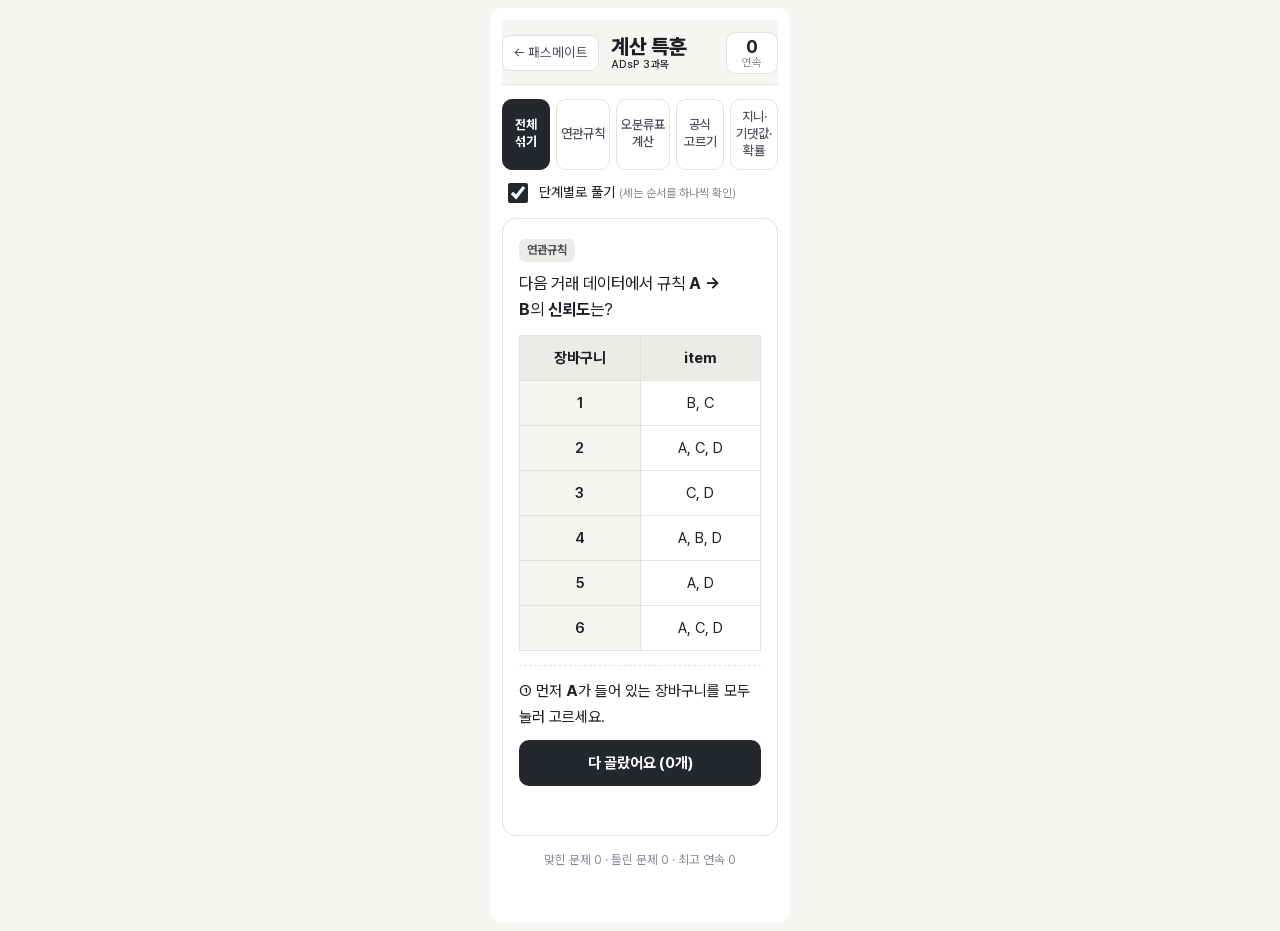
==== calc.html @ 4bc3631e "Add files via upload" ====
<!DOCTYPE html>
<html lang="ko" data-theme="light">
<head>
<meta charset="utf-8">
<meta name="viewport" content="width=device-width, initial-scale=1, viewport-fit=cover">
<meta name="color-scheme" content="light">
<meta name="author" content="HAE">
<title>패스메이트 · ADsP 계산 특훈</title>
<link rel="stylesheet" href="css/engine.css">
<link rel="stylesheet" href="css/calc.css">
</head>
<body class="pm-study">
<main class="app calc" id="c"></main>
<script src="js/calc.js"></script>
</body>
</html>
---- css/engine.css ----
/* 패스메이트 공부 화면 디자인 — HAE (컴활 1급 앱 화면을 옮겨 .pm-study 안에서만 쓰이게 바꿈, 글씨 Pretendard) */
@font-face{font-family:"Pretendard";src:url("../fonts/PretendardVariable.woff2") format("woff2-variations");font-weight:45 920;font-style:normal;font-display:swap}
.pm-study{
  --bg:#F6F5F2; --paper:#FFFFFF; --ink:#1C1F24; --ink2:#4A4F57; --ink3:#868B93; --line:#E3E1DC;
  --accent:#24272C; --accent-soft:#ECEBE8; --on-accent:#FFFFFF; --ok:#1F7A55; --ok-soft:#E1F1E8; --bad:#D4492B; --bad-soft:#FBE6DF;
  --mark:#FFE36E; --mark-ink:#3A3000; --warn:#B7791F;
  --ch2:#E08A2E; --ch3:#1F9E86; --ch4:#8E5BC4;
  --f-body:"Pretendard","Apple SD Gothic Neo","Malgun Gothic",system-ui,sans-serif;
  --f-disp:"Pretendard","Apple SD Gothic Neo",sans-serif;
  --f-serif:"Pretendard","Apple SD Gothic Neo",sans-serif;
  --f-mono:"Pretendard","Apple SD Gothic Neo",sans-serif;
  --r:10px;
}
@media (prefers-color-scheme: dark){.pm-study :root:not([data-theme="light"]){
  color-scheme:dark;
  --bg:#151517; --paper:#1F1F23; --ink:#ECEAE6; --ink2:#B5B1AA; --ink3:#86827C; --line:#34333A;
  --accent:#E8E6E2; --accent-soft:#2C2C31; --on-accent:#151517; --ok:#5CC796; --ok-soft:#173528; --bad:#F38B6F; --bad-soft:#3E2219;
  --mark:#E8CB45; --mark-ink:#1E1900; --warn:#E0A54A;
  --ch2:#F0A451; --ch3:#3CC4A8; --ch4:#B48AE6;
}}
.pm-study *{box-sizing:border-box}
.pm-study,.pm-study{height:100%}
.pm-study{touch-action:manipulation;-webkit-text-size-adjust:100%}
.pm-study{background:var(--bg);color:var(--ink);font-family:var(--f-body);font-size:15.5px;line-height:1.6;-webkit-tap-highlight-color:transparent}
.pm-study button{font:inherit;color:inherit;cursor:pointer}
.pm-study button:focus-visible,.pm-study input:focus-visible,.pm-study select:focus-visible{outline:2px solid var(--accent);outline-offset:2px}
.pm-study .app{max-width:680px;margin:0 auto;padding-inline:16px;padding-block:0 96px;min-height:100%}
.pm-study h1,.pm-study h2,.pm-study h3{text-wrap:balance;margin:0}
.pm-study .muted{color:var(--ink3)}
.pm-study .tabnum{font-variant-numeric:tabular-nums}
.pm-study .top{position:sticky;top:env(safe-area-inset-top,0px);z-index:5;background:var(--bg);display:flex;align-items:center;gap:10px;padding-block:12px 10px;border-bottom:1px solid var(--line);margin-bottom:14px}
.pm-study .brand{font-family:var(--f-disp);font-size:21px;letter-spacing:.5px;line-height:1}
.pm-study .brand small{display:block;font-family:var(--f-body);font-size:11.5px;letter-spacing:.08em;color:var(--ink3);margin-top:3px;font-weight:500}
.pm-study .top .sp{flex:1}
.pm-study .timer{font-family:var(--f-mono);font-weight:600;font-size:20px;padding:4px 10px;border-radius:8px;background:var(--paper);border:1px solid var(--line)}
.pm-study .timer.up::before{content:'⏱ ';font-size:.8em}
.pm-study .timer.low{color:var(--bad);border-color:var(--bad)}
.pm-study .iconbtn{border:1px solid var(--line);background:var(--paper);border-radius:8px;padding:6px 10px;font-size:13.5px}
.pm-study .nav{position:fixed;left:0;right:0;bottom:0;z-index:6;background:var(--paper);border-top:1px solid var(--line);padding-bottom:env(safe-area-inset-bottom,0px)}
.pm-study .nav .in{max-width:680px;margin:0 auto;display:grid;grid-template-columns:repeat(6,1fr)}
.pm-study .nav button{border:0;background:none;padding:10px 4px 9px;font-size:12.5px;color:var(--ink3);display:flex;flex-direction:column;align-items:center;gap:3px;font-weight:500}
.pm-study .nav button svg{width:22px;height:22px}
.pm-study .nav button.on{color:var(--accent)}
.pm-study .nav .badge{position:absolute;margin-left:22px;margin-top:-4px;background:var(--bad);color:#fff;font-size:10.5px;border-radius:9px;padding:0 5px;line-height:16px}
.pm-study .sec{display:flex;flex-direction:column;gap:12px;margin-bottom:22px}
.pm-study .sech{display:flex;align-items:baseline;justify-content:space-between;gap:8px}
.pm-study .sech h2{font-size:16px;font-weight:700}
.pm-study .panel{background:var(--paper);border:1px solid var(--line);border-radius:var(--r);padding:14px}
.pm-study .btn{border:0;border-radius:10px;padding:13px 16px;font-weight:700;background:var(--accent);color:var(--on-accent);font-size:15.5px}
.pm-study .btn.ghost{background:var(--paper);color:var(--ink);border:1px solid var(--line)}
.pm-study .btn.bad{background:var(--bad)}
.pm-study .btn:disabled{opacity:.45}
.pm-study .row{display:flex;gap:10px;flex-wrap:wrap}
.pm-study .row>.btn{flex:1 1 140px}
.pm-study .chip{display:inline-flex;align-items:center;gap:4px;font-size:12px;font-weight:700;padding:2px 8px;border-radius:99px;background:var(--accent-soft);color:var(--accent);letter-spacing:.02em;white-space:nowrap}
.pm-study .hero{background:var(--ink);color:var(--bg);border-radius:14px;padding:18px 18px 16px;display:flex;flex-direction:column;gap:10px}
.pm-study .hero h1{font-family:var(--f-disp);font-weight:400;font-size:26px;line-height:1.2;letter-spacing:.3px}
.pm-study .hero p{margin:0;font-size:14px;opacity:.82}
.pm-study .rule{display:grid;grid-template-columns:repeat(3,1fr);gap:8px}
.pm-study .rule div{background:color-mix(in srgb,var(--bg) 12%,transparent);border-radius:8px;padding:8px 10px}
.pm-study .rule b{display:block;font-family:var(--f-disp);font-weight:400;font-size:20px}
.pm-study .rule span{font-size:11.5px;opacity:.8}
.pm-study .bars{display:flex;flex-direction:column;gap:10px}
.pm-study .bar{display:grid;grid-template-columns:86px 1fr 52px;align-items:center;gap:10px;font-size:13.5px}
.pm-study .bar .tr{height:10px;border-radius:5px;background:var(--line);position:relative;overflow:hidden}
.pm-study .bar .tr i{position:absolute;inset:0 auto 0 0;border-radius:5px;background:var(--accent)}
.pm-study .bar .tr .l40{position:absolute;left:40%;top:-2px;bottom:-2px;width:2px;background:var(--bad);opacity:.7}
.pm-study .bar .tr .l60{position:absolute;left:60%;top:-2px;bottom:-2px;width:2px;background:var(--ink);opacity:.5}
.pm-study .bar b{text-align:right;font-variant-numeric:tabular-nums}
.pm-study .sets{display:grid;grid-template-columns:repeat(auto-fill,minmax(150px,1fr));gap:8px}
.pm-study .setbtn{text-align:left;border:1px solid var(--line);background:var(--paper);border-radius:10px;padding:11px 12px;display:flex;flex-direction:column;gap:2px}
.pm-study .setbtn b{font-size:15px}
.pm-study .setbtn span{font-size:12px;color:var(--ink3)}
.pm-study .setbtn.done{border-color:var(--ok)}
.pm-study .setbtn.done span{color:var(--ok)}
.pm-study .seg{display:flex;background:var(--paper);border:1px solid var(--line);border-radius:10px;padding:3px;gap:3px}
.pm-study .seg button{flex:1;border:0;background:none;border-radius:8px;padding:8px 6px;font-size:13.5px;font-weight:500;color:var(--ink2)}
.pm-study .seg button.on{background:var(--accent);color:#fff}
.pm-study .hint{font-size:13px;color:var(--ink3);margin:0}
.pm-study .resume{border:2px solid var(--accent);background:var(--accent-soft)}
.pm-study .randp{margin-bottom:12px}
.pm-study .csel{display:flex;gap:6px;margin-bottom:8px}
.pm-study .csel select{flex:1;min-width:0;padding:10px 10px;border-radius:10px;border:1px solid var(--line);background:var(--paper);color:var(--ink);font:inherit;font-size:14.5px;font-weight:600}
.pm-study .rpick{display:flex;gap:6px;align-items:center;flex-wrap:wrap;margin:2px 0 8px}
.pm-study .rpick select{flex:1;min-width:160px;padding:8px;border-radius:8px;border:1px solid var(--line);background:var(--paper);color:var(--ink);font:inherit;font-size:14px}
.pm-study .rlist{display:flex;flex-direction:column;gap:6px;margin-top:4px}
.pm-study .ritem{display:flex;align-items:center;gap:6px;border:1px solid var(--line);border-radius:10px;padding:8px 10px;background:var(--bg)}
.pm-study .ritem>div{flex:1;display:flex;flex-direction:column}
.pm-study .ritem b{font-size:14px}
.pm-study .ritem span{font-size:12px;color:var(--ink3)}
.pm-study .ritem .iconbtn{padding:6px 9px;font-size:12.5px}
.pm-study .obchip{font-size:11px;font-weight:700;color:var(--warn);border:1px solid var(--warn);border-radius:20px;padding:1px 7px}
.pm-study .oldsets{margin-top:10px}
.pm-study .oldsets summary{cursor:pointer;font-weight:700;font-size:14px;padding:10px 12px;border:1px solid var(--line);border-radius:10px;background:var(--paper);list-style:none;display:flex;justify-content:space-between}
.pm-study .oldsets summary::-webkit-details-marker{display:none}
.pm-study .oldsets[open] summary{margin-bottom:8px}
.pm-study .yr{font-size:12px;font-weight:700;color:var(--ink3);margin:10px 0 6px}
.pm-study.cbton{background:#DCE3EC}
.pm-study.cbton .app{max-width:none;padding:0}
.pm-study .cbt{--cb:#1F3B6E;--cb2:#2E5AA8;font-family:var(--f-sans);color:#1A1F27;min-height:100vh;display:flex;flex-direction:column}
.pm-study .cbt-h{background:var(--cb);color:#fff;display:flex;flex-wrap:wrap;align-items:center;gap:6px 12px;padding:8px 12px;position:sticky;top:0;z-index:5}
.pm-study .cbt-h .tt{font-weight:800;font-size:15px;letter-spacing:-.01em}
.pm-study .cbt-h .tt small{display:block;font-weight:500;font-size:11px;opacity:.75}
.pm-study .cbt-h .grp{display:flex;align-items:center;gap:4px;font-size:12px}
.pm-study .cbt-h .grp button{background:#fff;color:var(--cb);border:0;border-radius:4px;font-size:12px;font-weight:700;padding:4px 7px;min-width:34px}
.pm-study .cbt-h .grp button.on{background:#FFD54A;color:#1A1F27}
.pm-study .cbt-h .cnt{display:flex;gap:10px;font-size:12px}
.pm-study .cbt-h .cnt b{font-size:15px;font-family:var(--f-mono)}
.pm-study .cbt-h .clock{margin-left:auto;background:#0E2246;border-radius:6px;padding:4px 10px;text-align:center;font-size:11px}
.pm-study .cbt-h .clock b{display:block;font-family:var(--f-mono);font-size:18px;color:#FFD54A}
.pm-study .cbt-h .clock.low b{color:#FF8A80}
.pm-study .cbt-body{flex:1;display:flex;gap:10px;padding:10px;align-items:flex-start}
.pm-study .cbt-main{flex:1;min-width:0;background:#fff;border:1px solid #B9C4D3;border-radius:6px;padding:14px 14px 6px}
.pm-study .cbt-q{padding:4px 0 16px;border-bottom:1px dashed #C9D2DE;margin-bottom:14px;font-size:calc(15px*var(--fs,1));line-height:1.65}
.pm-study .cbt-q:last-child{border-bottom:0}
.pm-study .cbt-q .qt{font-weight:700;display:flex;gap:6px;word-break:keep-all;overflow-wrap:anywhere}
.pm-study .cbt-q .qt .no{color:var(--cb2);flex:none}
.pm-study .cbt-q img{max-width:100%;border:1px solid #D5DCE6;margin:8px 0;display:block}
.pm-study .cbt-q ol{list-style:none;margin:8px 0 0;padding:0;display:flex;flex-direction:column;gap:2px}
.pm-study .cbt-q li button{width:100%;text-align:left;background:none;border:0;border-radius:6px;padding:7px 8px;display:flex;gap:8px;font:inherit;color:inherit;touch-action:manipulation;word-break:keep-all;overflow-wrap:anywhere}
.pm-study .cbt-q li button .m{flex:none;width:1.5em;height:1.5em;border-radius:50%;border:1.5px solid #8796AB;display:inline-flex;align-items:center;justify-content:center;font-size:.8em;font-weight:700;color:#5B6B80;margin-top:.1em}
.pm-study .cbt-q li button.on{background:#E6EEFB}
.pm-study .cbt-q li button.on .m{background:var(--cb2);border-color:var(--cb2);color:#fff}
.pm-study .cbt-side{width:236px;flex:none;background:#fff;border:1px solid #B9C4D3;border-radius:6px;position:sticky;top:76px;max-height:calc(100vh - 150px);display:flex;flex-direction:column}
.pm-study .cbt-side h3{margin:0;background:var(--cb);color:#fff;font-size:13px;text-align:center;padding:7px;border-radius:5px 5px 0 0}
.pm-study .cbt-omr{overflow:auto;padding:4px 6px}
.pm-study .cbt-omr .r{display:flex;align-items:center;gap:3px;padding:2px 0;border-bottom:1px solid #EEF1F5}
.pm-study .cbt-omr .r.cur{background:#FFF6D6}
.pm-study .cbt-omr .r>b{width:26px;font-family:var(--f-mono);font-size:12px;text-align:right;padding-right:4px;color:#46546A;cursor:pointer}
.pm-study .cbt-omr .r button{flex:1;height:24px;border:1.4px solid #8796AB;border-radius:50%;background:#fff;font-size:11px;padding:0;color:#5B6B80;max-width:28px;touch-action:manipulation}
.pm-study .cbt-omr .r button.on{background:#1A1F27;border-color:#1A1F27;color:#fff}
.pm-study .cbt-f{position:sticky;bottom:0;background:#C7D1DE;border-top:1px solid #9FADBF;display:flex;gap:6px;padding:8px 10px calc(8px + env(safe-area-inset-bottom));flex-wrap:wrap;z-index:5}
.pm-study .cbt-f button{background:#fff;border:1px solid #8796AB;border-radius:5px;padding:9px 10px;font-size:13px;font-weight:700;color:#1F3B6E;touch-action:manipulation}
.pm-study .cbt-f .sp{flex:1}
.pm-study .cbt-f .sub{background:var(--cb);color:#fff;border-color:var(--cb)}
.pm-study .cbt-f .omrbtn{display:none}
.pm-study .cbt-pg{font-family:var(--f-mono);font-size:13px;align-self:center;color:#1F3B6E}
.pm-study .cbt-f .mclock{display:none;font-family:var(--f-mono);font-weight:700;color:#1F3B6E;align-self:center;font-size:15px}
.pm-study .cbt-f .mclock.low{color:#C62828}
@media (max-width:820px){.pm-study .cbt-side{display:none}
.pm-study .cbt-f .omrbtn{display:inline-block}
.pm-study .cbt-body{padding:8px}
.pm-study .cbt-h{position:static;padding:8px 10px;gap:6px 10px}
.pm-study .cbt-h .tt{width:100%}
.pm-study .cbt-h .grp button{padding:3px 5px;min-width:0;font-size:11px}
.pm-study .cbt-h .clock{margin-left:auto;padding:2px 8px}
.pm-study .cbt-h .clock b{font-size:15px}
.pm-study .cbt-f{gap:5px;padding:6px 8px calc(6px + env(safe-area-inset-bottom))}
.pm-study .cbt-f button{padding:8px 8px;font-size:12.5px}
.pm-study .cbt-f .mclock{display:inline-block}
.pm-study .cbt-f #cExit{display:none}}
.pm-study .cbt-sheet{min-height:0!important}
.pm-study .cbt-sheet .cbt-omr{max-height:70vh;overflow:auto}
.pm-study #cExit2{display:none}
@media (max-width:820px){.pm-study #cExit2{display:inline-block}}
.pm-study .cbt-sheet{background:#fff;width:min(420px,100%);border-radius:12px 12px 0 0;padding:0 0 10px}
.pm-study .calc{background:#fff;border-radius:12px;padding:12px;width:min(300px,92vw);margin:auto}
.pm-study .calc .scr{font-family:var(--f-mono);font-size:22px;text-align:right;border:1px solid #B9C4D3;border-radius:6px;padding:8px;margin-bottom:8px;overflow:hidden;white-space:nowrap}
.pm-study .calc .k{display:grid;grid-template-columns:repeat(4,1fr);gap:6px}
.pm-study .calc .k button{padding:12px 0;border:1px solid #B9C4D3;border-radius:6px;background:#F3F6FA;font-size:16px;font-weight:700}
.pm-study .qhead{display:flex;align-items:center;gap:8px;flex-wrap:wrap;margin-bottom:8px}
.pm-study .qnum{font-family:var(--f-disp);font-size:24px;line-height:1}
.pm-study .qmeta{font-size:12.5px;color:var(--ink3)}
.pm-study .progress{height:4px;background:var(--line);border-radius:2px;margin-bottom:14px;overflow:hidden}
.pm-study .progress i{display:block;height:100%;background:var(--accent)}
.pm-study .stem{font-size:16.5px;font-weight:500;white-space:pre-wrap;word-break:keep-all;overflow-wrap:anywhere;margin:0 0 12px}
.pm-study .figwait{font-size:13px;color:var(--ink3);padding:20px;text-align:center;border:1px dashed var(--line);border-radius:8px;margin:0 0 12px}
.pm-study .qimg{display:block;width:auto;max-width:100%;padding:4px;border:1px solid var(--line);border-radius:8px;background:#fff;margin:0 0 12px}
.pm-study .opts{display:flex;flex-direction:column;gap:8px}
.pm-study .opt{-webkit-user-select:none;user-select:none;touch-action:manipulation;cursor:pointer;display:grid;grid-template-columns:30px 1fr;gap:6px;align-items:start;text-align:left;border:1.5px solid var(--line);background:var(--paper);border-radius:10px;padding:12px 12px;font-size:15px;word-break:keep-all;overflow-wrap:anywhere}
.pm-study .opt .n{font-family:var(--f-mono);font-weight:600;width:24px;height:24px;border-radius:50%;border:1.5px solid var(--ink3);display:grid;place-items:center;font-size:13px;line-height:1}
.pm-study .opt.sel{border-color:var(--accent);background:var(--accent-soft)}
.pm-study .opt.sel .n{background:var(--accent);border-color:var(--accent);color:var(--on-accent)}
.pm-study .opt.right{border-color:var(--ok);background:var(--ok-soft)}
.pm-study .opt.right .n{background:var(--ok);border-color:var(--ok);color:#fff}
.pm-study .opt.wrong{border-color:var(--bad);background:var(--bad-soft)}
.pm-study .opt.wrong .n{background:var(--bad);border-color:var(--bad);color:#fff}
.pm-study .opt:disabled{cursor:default;color:var(--ink)}
.pm-study .opt:not(:disabled):active{border-color:var(--accent);background:var(--accent-soft)}
.pm-study .qnav{display:grid;grid-template-columns:auto 1fr 1fr;gap:8px;margin-top:16px}
.pm-study .qnav .btn{padding:13px 10px}
.pm-study .verdict{margin-top:14px;border-radius:10px;padding:14px;border:1px solid var(--line);background:var(--paper);display:flex;flex-direction:column;gap:10px}
.pm-study .verdict .vt{font-weight:700;font-size:16px;display:flex;align-items:center;gap:8px}
.pm-study .verdict.ok .vt{color:var(--ok)}
.pm-study .verdict.no .vt{color:var(--bad)}
.pm-study .why{font-size:14.5px;white-space:pre-wrap;word-break:keep-all;overflow-wrap:anywhere;color:var(--ink)}
.pm-study .why .lbl,.pm-study .tip .lbl{display:block;font-size:11.5px;font-weight:700;letter-spacing:.08em;color:var(--ink3);margin-bottom:3px}
.pm-study .tip{font-size:14px;border-radius:8px;padding:10px 12px;background:var(--bg)}
.pm-study .tip mark{background:var(--mark);color:var(--mark-ink);padding:0 2px;border-radius:2px;box-decoration-break:clone;-webkit-box-decoration-break:clone}
.pm-study .mine{font-size:13.5px;display:flex;gap:10px;flex-wrap:wrap}
.pm-study .mine span b{font-weight:700}
.pm-study .mine .x{color:var(--bad)}
.pm-study .mine .o{color:var(--ok)}
.pm-study .flag.on{color:var(--warn);border-color:var(--warn)}
.pm-study .pick2{display:grid;grid-template-columns:1fr 1fr;gap:8px}
.pm-study .pick2 button{border:1px solid var(--line);background:var(--paper);border-radius:12px;padding:14px 10px;display:flex;flex-direction:column;gap:4px;text-align:left;font:inherit;color:var(--ink)}
.pm-study .pick2 button b{font-size:15px}
.pm-study .pick2 button span{font-size:12px;color:var(--ink3)}
.pm-study .pick2 button.on{border:2px solid var(--ink)}
@media (max-width:380px){.pm-study .pick2{grid-template-columns:1fr}}
.pm-study .sheetbg.center{align-items:center;padding:16px}
.pm-study .sheetbg.center .sheet{border-radius:16px;max-width:420px}
.pm-study .sheetbg{position:fixed;inset:0;background:rgba(10,14,20,.45);z-index:20;display:flex;align-items:flex-end;justify-content:center}
.pm-study .sheet{background:var(--paper);width:100%;max-width:680px;max-height:82%;overflow:auto;border-radius:16px 16px 0 0;padding:16px 16px calc(16px + env(safe-area-inset-bottom,0px));display:flex;flex-direction:column;gap:12px}
.pm-study .omr{display:grid;grid-template-columns:repeat(10,1fr);gap:6px}
.pm-study .omr button{aspect-ratio:1;max-width:100%;border:1.5px solid var(--line);background:var(--bg);border-radius:50%;font-family:var(--f-mono);font-size:12px;font-weight:600;padding:0}
.pm-study .omr button.ans{background:var(--accent-soft);border-color:var(--accent)}
.pm-study .omr button.r{background:var(--ok);border-color:var(--ok);color:#fff}
.pm-study .omr button.w{background:var(--bad);border-color:var(--bad);color:#fff}
.pm-study .omr button.cur{outline:2px solid var(--ink);outline-offset:1px}
.pm-study .omr button.fl{box-shadow:inset 0 -4px 0 var(--warn)}
.pm-study .legend{display:flex;gap:12px;flex-wrap:wrap;font-size:12px;color:var(--ink3)}
.pm-study .legend i{display:inline-block;width:10px;height:10px;border-radius:50%;margin-right:4px;vertical-align:-1px}
.pm-study .card-score{background:var(--paper);border:1px solid var(--line);border-radius:12px;overflow:hidden}
.pm-study .card-score .ttl{padding:14px 14px 10px;display:flex;justify-content:space-between;align-items:baseline;gap:8px;flex-wrap:wrap;border-bottom:2px solid var(--ink)}
.pm-study .card-score .ttl h2{font-size:17px}
.pm-study .card-score+.card-score,.pm-study .card-score+.panel{margin-top:0}
.pm-study .scoretbl{width:100%;border-collapse:collapse;font-variant-numeric:tabular-nums;font-size:14px}
.pm-study .scoretbl th{font-size:12px;color:var(--ink3);font-weight:500;padding:8px 4px;border-bottom:1px solid var(--line)}
.pm-study .scoretbl td{text-align:center;padding:10px 4px;font-weight:700;font-size:16px}
.pm-study .scoretbl td.fail{color:var(--bad)}
.pm-study .passbox{display:flex;align-items:center;justify-content:space-between;padding:14px;gap:12px;border-top:1px solid var(--line)}
.pm-study .stamp{white-space:nowrap;font-family:var(--f-disp);font-size:26px;padding:2px 14px;border:3px solid currentColor;border-radius:8px;transform:rotate(-4deg);line-height:1.3}
.pm-study .stamp.p{color:var(--ok)}
.pm-study .stamp.f{color:var(--bad)}
.pm-study .avg{font-family:var(--f-disp);font-size:36px;line-height:1}
.pm-study .avg small{font-family:var(--f-body);font-size:13px;color:var(--ink3);margin-left:4px}
.pm-study .qrow{display:flex;gap:10px;align-items:flex-start;text-align:left;border:1px solid var(--line);background:var(--paper);border-radius:10px;padding:11px 12px;width:100%}
.pm-study .qrow .no{font-family:var(--f-mono);font-weight:600;font-size:13px;color:var(--bad);min-width:30px}
.pm-study .qrow .tx{flex:1;font-size:14px;word-break:keep-all;overflow-wrap:anywhere;display:-webkit-box;-webkit-line-clamp:2;-webkit-box-orient:vertical;overflow:hidden}
.pm-study .qrow .cnt{font-size:12px;color:var(--ink3);white-space:nowrap}
.pm-study details.grp{background:var(--paper);border:1px solid var(--line);border-radius:10px}
.pm-study details.grp>summary{list-style:none;padding:12px 14px;display:flex;justify-content:space-between;gap:8px;align-items:center;cursor:pointer;font-weight:700;font-size:14.5px}
.pm-study details.grp>summary::-webkit-details-marker{display:none}
.pm-study details.grp>summary .c{font-size:12px;background:var(--bad-soft);color:var(--bad);border-radius:99px;padding:1px 9px;white-space:nowrap}
.pm-study details.grp .body{padding:0 12px 12px;display:flex;flex-direction:column;gap:10px}
.pm-study .note{border-top:1px dashed var(--line);padding-top:10px;display:flex;flex-direction:column;gap:8px}
.pm-study .note .q{font-size:14.5px;font-weight:500;white-space:pre-wrap;word-break:keep-all;overflow-wrap:anywhere}
.pm-study .note .meta{display:flex;gap:6px;flex-wrap:wrap;align-items:center;font-size:12px;color:var(--ink3)}
.pm-study .cgal{border:1px solid var(--line);border-radius:12px;overflow:hidden}
.pm-study .cgal-h{background:var(--accent-soft);font-weight:700;font-size:14px;padding:10px 14px;display:flex;justify-content:space-between}
.pm-study .cgal-h span{color:var(--ink3);font-weight:500;font-size:12.5px}
.pm-study .cgal-g{display:grid;grid-template-columns:repeat(2,1fr)}
.pm-study .cgal-g figure{margin:0;display:grid;grid-template-columns:76px 1fr;gap:10px;align-items:center;padding:10px 12px;border-top:1px solid var(--line)}
.pm-study .cgal-g figure:nth-child(odd){border-right:1px solid var(--line)}
.pm-study .cgal-g svg{width:76px;height:auto;background:var(--bg);border-radius:6px}
.pm-study .cgal-g figcaption{font-size:13px;line-height:1.45;color:var(--ink2);word-break:keep-all}
.pm-study .cgal-g figcaption b{display:block;color:var(--ink);font-size:14px;margin-bottom:1px}
@media (max-width:520px){.pm-study .cgal-g{grid-template-columns:1fr}
.pm-study .cgal-g figure:nth-child(odd){border-right:0}}
.pm-study .cgal .ax{fill:none;stroke:var(--ink3);stroke-width:1.2}
.pm-study .cgal .a{fill:var(--ink2)}
.pm-study .cgal .b{fill:#9A9A9A}
.pm-study .cgal .c{fill:#C4C4C4}
.pm-study .cgal .d{fill:#6B6B6B}
.pm-study .cgal .e{fill:var(--bad)}
.pm-study .cgal .ao{fill:var(--ink2);opacity:.7}
.pm-study .cgal .bo{fill:#9A9A9A;opacity:.7}
.pm-study .cgal .co{fill:#C4C4C4;opacity:.8}
.pm-study .cgal .ra{fill:var(--ink2);fill-opacity:.3;stroke:var(--ink2);stroke-width:1.5}
.pm-study .cgal .rb{fill:#9A9A9A;fill-opacity:.3;stroke:#9A9A9A;stroke-width:1.5}
.pm-study .cgal .ln{fill:none;stroke:var(--ink2);stroke-width:2.2}
.pm-study .cgal .ln3{fill:none;stroke:#9A9A9A;stroke-width:2.2}
.pm-study .cgal .ln2{stroke:var(--ink2);stroke-width:1.3}
.pm-study .cgal .md{stroke:var(--paper);stroke-width:2}
.pm-study .cgal .gr{fill:none;stroke:var(--line);stroke-width:1}
.pm-study .cgal .mesh{stroke:var(--paper);stroke-width:.8;opacity:.6}
.pm-study .cgal .ka,.pm-study .cgal .kb,.pm-study .cgal .kc,.pm-study .cgal .kd{fill:none}
.pm-study .cgal .ka{stroke:var(--ink2)}
.pm-study .cgal .kb{stroke:#9A9A9A}
.pm-study .cgal .kc{stroke:#C4C4C4}
.pm-study .cgal .kd{stroke:#6B6B6B}
.pm-study .iconbtn{white-space:nowrap}
.pm-study .top .iconbtn{padding:6px 9px}
@media(max-width:480px){.pm-study .top{gap:6px}
.pm-study .top .iconbtn{padding:6px 8px;font-size:12.5px}
.pm-study .top .timer{font-size:16px;padding:4px 7px}}
.pm-study .pp-brand,.pm-study .pp-sw{white-space:nowrap}
@media(max-width:700px){.pm-study .pp-brand{font-size:15px}
.pm-study .pp-h{grid-template-columns:auto minmax(0,1fr)!important;gap:6px 10px}
.pm-study .pp-r{min-width:0;align-self:stretch;justify-content:space-between}
.pm-study .pp-r .pp-time{font-size:12px;white-space:nowrap}
.pm-study .pp-r select{width:100%;max-width:100%;font-size:12px}
.pm-study .pp-sw .swl{display:none}}
.pm-study .cone{display:flex;flex-direction:column}
.pm-study .vseg{display:flex;align-items:center;gap:6px;flex-wrap:wrap;font-size:13px}
.pm-study .vseg>span{color:var(--ink3);font-weight:700;margin-right:2px}
.pm-study .vseg button{border:1px solid var(--line);background:var(--paper);border-radius:99px;padding:6px 12px;font:inherit;font-size:13px;color:var(--ink2)}
.pm-study .vseg button.on{background:var(--accent);border-color:var(--accent);color:var(--on-accent);font-weight:700}
.pm-study .qlist{display:flex;flex-direction:column;gap:14px}
.pm-study .qs{background:var(--paper);border:1px solid var(--line);border-radius:14px;padding:18px 16px;scroll-margin-top:70px}
.pm-study .qs.okq{border-color:var(--ok)}
.pm-study .qs.noq{border-color:var(--bad)}
.pm-study .qs .qhead{margin-bottom:6px}
.pm-study .flagmini{margin-left:auto;border:1px solid var(--line);background:var(--paper);border-radius:8px;padding:2px 9px;color:var(--ink3);font-size:14px}
.pm-study .flagmini.on{color:var(--warn);border-color:var(--warn)}
.pm-study .progress.sticky{position:sticky;top:58px;z-index:4}
.pm-study .qsubmit{position:sticky;bottom:12px;margin-top:16px;display:flex}
.pm-study .qsubmit .btn{flex:1;box-shadow:0 6px 18px rgba(0,0,0,.12)}
.pm-study .crambar.nost{position:static}
.pm-study .cone .conebar{position:sticky;bottom:calc(env(safe-area-inset-bottom,0px) + 72px);z-index:3;background:var(--bg);padding:8px 0;order:2;display:grid;grid-template-columns:1fr auto 1fr;gap:8px;align-items:center}
.pm-study .cpos{display:flex;align-items:center;gap:6px;font-family:var(--f-mono);font-size:14px;color:var(--ink2)}
.pm-study .cpos input{width:64px;padding:8px 6px;border:1px solid var(--line);border-radius:8px;background:var(--paper);color:var(--ink);font:inherit;text-align:center}
.pm-study #cOneCard .cramcard{min-height:50vh}
.pm-study #cOneCard .opts{margin:4px 0}
.pm-study .csolve{display:flex;flex-direction:column;gap:8px}
.pm-study .csolve .vt{display:flex;align-items:center;gap:8px;font-family:var(--f-serif);font-weight:800;font-size:18px}
.pm-study .csolve.csok .vt{color:var(--ok)}
.pm-study .csolve.csno .vt{color:var(--bad)}
.pm-study .csolve .vt .muted{font-family:var(--f-body);font-size:13px;font-weight:500}
.pm-study .csolve .vt .iconbtn{margin-left:auto}
.pm-study .spage,.pm-study .scards,.pm-study .flip{--sr:var(--accent);--sr-soft:var(--accent-soft)}
.pm-study .stitle{font-family:var(--f-serif);font-weight:800;font-size:30px;margin:4px 0 6px;letter-spacing:-.01em}
.pm-study .ssub{color:var(--ink2);font-size:14.5px;margin:0 0 14px}
.pm-study .stabs{display:grid;grid-template-columns:repeat(3,1fr);border-bottom:2px solid var(--line);margin-bottom:14px}
.pm-study .stabs button{background:none;border:0;padding:8px 2px 10px;font:inherit;font-weight:700;font-size:15px;color:var(--ink2);display:flex;flex-direction:column;align-items:center;gap:2px;margin-bottom:-2px;border-bottom:3px solid transparent;word-break:keep-all}
.pm-study .stabs button small{font-family:var(--f-mono);font-size:11px;letter-spacing:.14em;font-weight:500;color:var(--ink3)}
.pm-study .stabs.many button{font-size:13px}
.pm-study .stabs.many button small{font-size:9px;letter-spacing:.04em;white-space:nowrap}
.pm-study .stabs button.on{color:var(--sr);border-bottom-color:var(--sr)}
.pm-study .stabs button.on small{color:var(--sr)}
.pm-study .schips{display:flex;flex-wrap:wrap;gap:7px;max-height:84px;overflow:hidden;position:relative}
.pm-study .schips.open{max-height:none}
.pm-study .schips button{background:var(--paper);border:1px solid var(--line);border-radius:99px;padding:6px 13px;font:inherit;font-size:13.5px;color:var(--ink);white-space:nowrap}
.pm-study .schips button.w{border-color:var(--sr);color:var(--sr)}
.pm-study .smore{background:none;border:0;color:var(--sr);font:inherit;font-size:13px;font-weight:700;padding:6px 2px}
.pm-study .stools{display:flex;flex-direction:column;gap:8px;margin:6px 0 4px}
.pm-study .tog{background:var(--paper);border:1px solid var(--line);border-radius:8px;padding:7px 11px;font:inherit;font-size:13px;color:var(--ink2)}
.pm-study .tog.on{background:var(--sr-soft);border-color:var(--sr);color:var(--sr);font-weight:700}
.pm-study .sweak{display:flex;flex-wrap:wrap;gap:6px;align-items:center;margin-top:8px;font-size:13px}
.pm-study .sweak b{color:var(--sr);margin-right:2px}
.pm-study .sweak button{border:0;background:var(--sr-soft);color:var(--sr);border-radius:99px;padding:4px 10px;font:inherit;font-size:12.5px}
.pm-study .scards{display:flex;flex-direction:column;gap:14px}
.pm-study .scard{background:var(--paper);border:1px solid var(--line);border-radius:14px;padding:20px 18px 16px;display:flex;flex-direction:column;gap:12px;scroll-margin-top:12px}
.pm-study .scard.weak{border-color:var(--sr)}
.pm-study .scard header{display:flex;align-items:baseline;gap:10px;flex-wrap:wrap}
.pm-study .scard .sno{font-family:var(--f-mono);color:var(--sr);font-weight:600;font-size:14px}
.pm-study .scard h3{font-family:var(--f-serif);font-weight:800;font-size:21px;margin:0;letter-spacing:-.01em;word-break:keep-all}
.pm-study .scard .my{font-size:11.5px;font-weight:700;color:var(--sr);background:var(--sr-soft);padding:1px 8px;border-radius:99px}
.pm-study .slead{margin:-4px 0 0;color:var(--ink2);font-size:14px}
.pm-study .stbl{border:1px solid var(--line);border-radius:10px;overflow-x:auto}
.pm-study .stbl table{border-collapse:collapse;width:100%;font-size:14px}
.pm-study .stbl thead th{background:var(--sr-soft);color:var(--sr);font-weight:700;text-align:left;padding:10px 12px;white-space:nowrap}
.pm-study .stbl td,.pm-study .stbl tbody th{padding:10px 12px;border-top:1px solid var(--line);text-align:left;vertical-align:top;word-break:keep-all;overflow-wrap:anywhere}
.pm-study .stbl tbody th{font-weight:700;white-space:nowrap}
.pm-study .skv{display:grid;grid-template-columns:minmax(80px,max-content) 1fr;margin:0;font-size:14.5px}
.pm-study .skv dt{font-weight:700;padding:9px 16px 9px 0;border-bottom:1px dashed var(--line);word-break:keep-all}
.pm-study .skv dd{margin:0;padding:9px 0;border-bottom:1px dashed var(--line);word-break:keep-all;overflow-wrap:anywhere}
.pm-study .skv dt:nth-last-child(2),.pm-study .skv dd:last-child{border-bottom:0}
.pm-study .star{color:var(--sr);font-size:.8em;margin-left:3px;vertical-align:super}
.pm-study .stip{background:var(--bg);border-radius:10px;padding:12px 14px;font-size:14.5px;display:flex;gap:10px;align-items:baseline}
.pm-study .stip b{color:var(--sr);flex:none}
.pm-study .sraw{margin:0;padding-left:18px;font-size:14px;display:flex;flex-direction:column;gap:4px}
.pm-study .sorig summary{cursor:pointer;font-size:12.5px;color:var(--ink3)}
.pm-study .sorig ul{margin:6px 0 0;padding-left:18px;font-size:13px;color:var(--ink2);display:flex;flex-direction:column;gap:3px}
.pm-study .sorig .freq{margin-left:6px;font-size:11px;color:var(--sr);font-weight:700}
.pm-study .sgo{align-self:flex-start;background:none;border:0;padding:2px 0;font:inherit;font-weight:700;font-size:14.5px;color:var(--sr)}
.pm-study .flip .scard{flex:0 0 calc(100% - 8px);scroll-snap-align:start;max-height:72vh;overflow:auto}
@media (max-width:420px){.pm-study .skv{grid-template-columns:1fr}
.pm-study .skv dt{border-bottom:0;padding-bottom:0}
.pm-study .skv dd{padding-top:2px}
.pm-study .scard{padding:16px 14px 14px}
.pm-study .scard h3{font-size:19px}}
.pm-study .search{width:100%;border:1px solid var(--line);background:var(--paper);border-radius:10px;padding:11px 12px;font:inherit;color:var(--ink)}
.pm-study .sumsec{background:var(--paper);border:1px solid var(--line);border-radius:10px;padding:12px 14px;display:flex;flex-direction:column;gap:8px;scroll-margin-top:90px}
.pm-study .sumsec h3{font-size:15px;display:flex;gap:8px;align-items:baseline;flex-wrap:wrap}
.pm-study .sumsec h3 .sn{font-family:var(--f-mono);font-size:12px;color:var(--ink3);font-weight:600}
.pm-study .sumsec h3 .my{font-size:11.5px;font-weight:700;color:var(--bad);background:var(--bad-soft);padding:1px 8px;border-radius:99px}
.pm-study .sumsec ul{margin:0;padding-left:18px;display:flex;flex-direction:column;gap:5px}
.pm-study .sumsec li{font-size:14px;word-break:keep-all;overflow-wrap:anywhere;white-space:pre-wrap}
.pm-study .sumsec li.hot{font-weight:500}
.pm-study .sumsec li.hot::marker{color:var(--bad)}
.pm-study .freq{font-size:11px;font-weight:700;color:var(--warn);margin-left:4px;white-space:nowrap}
.pm-study .sumsec.weak{border-color:var(--bad)}
.pm-study .hl{background:var(--mark);color:var(--mark-ink)}
.pm-study .flip{display:flex;overflow-x:auto;scroll-snap-type:x mandatory;gap:12px;margin-inline:-16px;padding-inline:16px;scroll-padding-inline:16px;-webkit-overflow-scrolling:touch;scrollbar-width:none}
.pm-study .flip::-webkit-scrollbar{display:none}
.pm-study .flip .sumsec{flex:0 0 100%;scroll-snap-align:start;max-height:calc(100vh - 230px);overflow-y:auto}
.pm-study .flipbar{display:flex;justify-content:space-between;align-items:center;gap:8px;font-size:13px;color:var(--ink3)}
.pm-study .pdfrow{display:flex;gap:10px;align-items:center;justify-content:space-between;flex-wrap:wrap}
.pm-study .empty{text-align:center;padding:30px 12px;color:var(--ink3);font-size:14px}
.pm-study .confirm{display:flex;flex-direction:column;gap:10px}
.pm-study table.hist{width:100%;border-collapse:collapse;font-size:13px;font-variant-numeric:tabular-nums}
.pm-study table.hist td,.pm-study table.hist th{padding:7px 4px;border-bottom:1px solid var(--line);text-align:center}
.pm-study table.hist th{font-weight:500;color:var(--ink3);font-size:12px}
.pm-study table.hist td:first-child,.pm-study table.hist th:first-child{text-align:left}
.pm-study .ok{color:var(--ok)}
.pm-study .no{color:var(--bad)}
.pm-study .scroll-x{overflow-x:auto}
.pm-study .cramcard{background:var(--paper);border:1px solid var(--line);border-radius:12px;padding:12px 14px;display:flex;flex-direction:column;gap:8px}
.pm-study .cramcard .meta{display:flex;gap:6px;align-items:center;flex-wrap:wrap;font-size:12px;color:var(--ink3)}
.pm-study .cramcard .q{font-size:15px;font-weight:700;word-break:keep-all;overflow-wrap:anywhere;white-space:pre-wrap}
.pm-study .neg{font-size:11px;font-weight:700;color:var(--bad);background:var(--bad-soft);padding:1px 7px;border-radius:99px}
.pm-study .pos{font-size:11px;font-weight:700;color:var(--ok);background:var(--ok-soft);padding:1px 7px;border-radius:99px}
.pm-study .facts{list-style:none;margin:0;padding:0;display:flex;flex-direction:column;gap:6px}
.pm-study .facts li{display:grid;grid-template-columns:22px 1fr;gap:6px;font-size:14.5px;word-break:keep-all;overflow-wrap:anywhere;line-height:1.55}
.pm-study .facts .ic{font-weight:700;text-align:center}
.pm-study .facts li.t .ic{color:var(--ok)}
.pm-study .facts li.key{background:var(--ok-soft);border-radius:8px;padding:6px 8px;margin-inline:-8px;font-weight:700}
.pm-study .facts li.f{color:var(--ink3)}
.pm-study .facts li.f .tx{text-decoration:line-through;text-decoration-color:var(--bad)}
.pm-study .facts li.f .ic{color:var(--bad)}
.pm-study .facts li.fix{background:var(--bad-soft);border-radius:8px;padding:6px 8px;margin-inline:-8px}
.pm-study .facts li.fix .tx{text-decoration:line-through;text-decoration-color:var(--bad);color:var(--ink2)}
.pm-study .wr{color:var(--bad);text-decoration:line-through;text-decoration-thickness:2px;text-decoration-color:var(--bad);background:var(--bad-soft);border-radius:3px;padding:0 2px}
.pm-study .cr{color:var(--ok);font-weight:700;background:var(--ok-soft,rgba(24,134,90,.12));border-radius:3px;padding:0 3px;margin-left:2px}
.pm-study .cr::before{content:"→ ";font-weight:400}
.pm-study .fixbox{color:var(--ink);margin:10px 0;border:1.5px dashed var(--bad);border-radius:10px;padding:9px 11px;font-size:14.5px;line-height:1.75;word-break:keep-all;overflow-wrap:anywhere}
.pm-study .fixbox .lbl{display:block;font-size:12px;font-weight:700;color:var(--bad);margin-bottom:3px}
.pm-study .facts li.fix .tx2{color:var(--ink)}
.pm-study .fixnote{font-size:14px;border-left:3px solid var(--ok);padding:2px 0 2px 10px;word-break:keep-all;overflow-wrap:anywhere}
.pm-study .fixnote b{color:var(--ok)}
.pm-study .fixnote .more{display:-webkit-box;-webkit-line-clamp:4;-webkit-box-orient:vertical;overflow:hidden}
.pm-study .fixnote.open .more{display:block}
.pm-study .fixnote button{border:0;background:none;color:var(--accent);font-size:13px;padding:2px 0}
.pm-study .crambar{position:sticky;top:calc(env(safe-area-inset-top,0px) + 58px);z-index:4;background:var(--bg);padding-block:6px;display:flex;flex-direction:column;gap:8px}
.pm-study .cramcount{display:flex;justify-content:space-between;align-items:center;font-size:13px;color:var(--ink3)}
.pm-study .chartbox{display:flex;flex-direction:column;gap:6px}
.pm-study .chartbox .lbl{font-size:11.5px;font-weight:700;letter-spacing:.08em;color:var(--ink3)}
.pm-study .cs{display:grid;grid-template-columns:repeat(auto-fill,minmax(140px,1fr));gap:8px}
.pm-study .cs figure{margin:0;background:var(--bg);border-radius:8px;padding:8px;display:flex;flex-direction:column;gap:4px}
.pm-study .cs svg{width:100%;height:auto;max-height:90px}
.pm-study .cs figcaption{font-size:12.5px;line-height:1.45;color:var(--ink2)}
.pm-study .cs figcaption b{display:block;color:var(--ink);font-size:13.5px}
.pm-study .cs .ax{fill:none;stroke:var(--ink3);stroke-width:1.2}
.pm-study .cs .a{fill:var(--accent)}
.pm-study .cs .b{fill:var(--ch2)}
.pm-study .cs .c{fill:var(--ch3)}
.pm-study .cs .d{fill:var(--ch4)}
.pm-study .cs .e{fill:var(--bad)}
.pm-study .cs .ao{fill:var(--accent);opacity:.75}
.pm-study .cs .bo{fill:var(--ch2);opacity:.75}
.pm-study .cs .co{fill:var(--ch3);opacity:.75}
.pm-study .cs .ra{fill:var(--accent);fill-opacity:.35;stroke:var(--accent);stroke-width:1.5}
.pm-study .cs .rb{fill:var(--ch2);fill-opacity:.35;stroke:var(--ch2);stroke-width:1.5}
.pm-study .cs .ln{fill:none;stroke:var(--accent);stroke-width:2.2}
.pm-study .cs .ln3{fill:none;stroke:var(--ch3);stroke-width:2.2}
.pm-study .cs .ln2{stroke:var(--ink2);stroke-width:1.3}
.pm-study .cs .md{stroke:var(--paper);stroke-width:2}
.pm-study .cs .gr{fill:none;stroke:var(--line);stroke-width:1}
.pm-study .cs .mesh{stroke:var(--paper);stroke-width:.8;opacity:.6}
.pm-study .cs .ka,.pm-study .cs .kb,.pm-study .cs .kc,.pm-study .cs .kd{fill:none}
.pm-study .cs .ka{stroke:var(--accent)}
.pm-study .cs .kb{stroke:var(--ch2)}
.pm-study .cs .kc{stroke:var(--ch3)}
.pm-study .cs .kd{stroke:var(--ch4)}
@media (prefers-reduced-motion:no-preference){.pm-study .opt,.pm-study .btn{transition:background .15s,border-color .15s}}
.pm-study .top{background:var(--bg);border-bottom:1px solid var(--line)}
.pm-study .brand{font-family:var(--f-serif);font-weight:800;font-size:21px;letter-spacing:-.01em}
.pm-study .brand small{font-family:var(--f-mono);font-size:10.5px;letter-spacing:.16em;color:var(--accent);font-weight:500}
.pm-study .sech h2,.pm-study .sec>h2{font-family:var(--f-serif);font-weight:800;font-size:19px;letter-spacing:-.01em}
.pm-study .sech{border-bottom:0;padding-top:4px}
.pm-study .panel,.pm-study .cramcard,.pm-study .card-score,.pm-study details.grp,.pm-study .setbtn,.pm-study .verdict,.pm-study .qrow{border-radius:14px;border-color:var(--line)}
.pm-study .panel{padding:18px}
.pm-study .panel>b:first-child{font-family:var(--f-serif);font-weight:800;font-size:17px}
.pm-study .hero{background:var(--paper);color:var(--ink);border:1px solid var(--line);border-radius:14px;padding:22px 20px 18px}
.pm-study .hero h1{font-family:var(--f-serif);font-weight:800;font-size:28px;letter-spacing:-.01em}
.pm-study .hero p{opacity:1;color:var(--ink2)}
.pm-study .rule div{background:var(--accent-soft);border-radius:10px}
.pm-study .rule b{font-family:var(--f-mono);font-weight:600;color:var(--accent);font-size:20px}
.pm-study .rule span{opacity:1;color:var(--ink2)}
.pm-study .seg{background:none;border:0;border-bottom:2px solid var(--line);border-radius:0;padding:0;gap:0}
.pm-study .seg button{border-radius:0;padding:10px 4px 9px;margin-bottom:-2px;border-bottom:3px solid transparent;font-weight:700;color:var(--ink3);font-size:14px}
.pm-study .seg.big button{font-size:15px;padding:12px 4px 11px}
.pm-study .seg button.on{background:none;color:var(--accent);border-bottom-color:var(--accent)}
.pm-study .btn{border-radius:10px;background:var(--accent)}
.pm-study .btn.ghost{background:var(--paper);color:var(--ink);border:1px solid var(--line)}
.pm-study .btn.bad{background:var(--accent)}
.pm-study .iconbtn,.pm-study .tog{border-radius:8px;border-color:var(--line)}
.pm-study .setbtn{padding:13px 14px}
.pm-study .setbtn b{font-family:var(--f-serif);font-weight:800;font-size:15.5px}
.pm-study .setbtn.done{border-color:var(--ok)}
.pm-study .yr{font-family:var(--f-mono);letter-spacing:.14em;color:var(--accent);font-weight:500}
.pm-study .oldsets summary{border-radius:14px;padding:13px 14px;font-family:var(--f-serif);font-weight:800}
.pm-study .chip{font-family:var(--f-body);font-weight:700;letter-spacing:0;font-size:11.5px;border-radius:99px;background:var(--accent-soft);color:var(--accent)}
.pm-study .chip.s1,.pm-study .chip.s2,.pm-study .chip.s3,.pm-study .chip.s1,.pm-study .chip.s2,.pm-study .chip.s3{background:var(--accent-soft);color:var(--accent)}
.pm-study .qnum{font-family:var(--f-mono);font-weight:600;color:var(--accent);font-size:22px}
.pm-study .stem{font-size:17px;font-weight:700;line-height:1.65}
.pm-study .opt{border-radius:12px;border-width:1px;padding:13px 14px}
.pm-study .opt .n{border-width:1.2px}
.pm-study .progress i{background:var(--accent)}
.pm-study .verdict{padding:18px}
.pm-study .verdict .vt{font-family:var(--f-serif);font-weight:800;font-size:18px}
.pm-study .why .lbl,.pm-study .tip .lbl,.pm-study .chartbox .lbl,.pm-study .fixbox .lbl{font-family:var(--f-body);letter-spacing:.02em;font-weight:700;color:var(--accent);font-size:12px}
.pm-study .tip{background:var(--bg);border-radius:10px}
.pm-study .tip mark{background:none;color:var(--ink);font-weight:700;box-shadow:inset 0 -.45em 0 var(--accent-soft)}
.pm-study .fixbox{border-radius:12px;border-width:1px}
.pm-study .card-score .ttl{border-bottom:1px solid var(--line)}
.pm-study .card-score .ttl h2{font-family:var(--f-serif);font-weight:800}
.pm-study .scoretbl th{background:var(--accent-soft);color:var(--accent);font-weight:500}
.pm-study .avg{font-family:var(--f-serif);font-weight:800}
.pm-study .stamp{font-family:var(--f-serif);font-weight:800}
.pm-study details.grp>summary{font-family:var(--f-serif);font-weight:800}
.pm-study details.grp>summary .c{font-family:var(--f-mono);background:var(--accent-soft);color:var(--accent)}
.pm-study .cramcard{padding:18px 18px 16px;gap:10px}
.pm-study .cramcard .q{font-size:15.5px}
.pm-study .cramcard .meta{font-size:12px}
.pm-study .neg,.pm-study .pos{font-family:var(--f-body);letter-spacing:0}
.pm-study .facts li.key{background:var(--ok-soft)}
.pm-study .fixnote{border-left-color:var(--accent)}
.pm-study .fixnote b{color:var(--accent)}
.pm-study .crambar{background:var(--bg)}
.pm-study .csel select,.pm-study .rpick select,.pm-study .search{border-radius:10px;border-color:var(--line)}
.pm-study table.hist th{font-weight:700;color:var(--accent);background:var(--accent-soft)}
.pm-study table.hist{border-radius:10px;overflow:hidden}
.pm-study .ritem{border-radius:12px;background:var(--paper)}
.pm-study .ritem b{font-family:var(--f-serif);font-weight:800}
.pm-study .nav{background:var(--paper)}
.pm-study .nav button.on{color:var(--accent);font-weight:700}
.pm-study .sheet{border-radius:18px 18px 0 0}
.pm-study .omr button.ans{background:var(--accent-soft);border-color:var(--accent)}
.pm-study .empty{font-family:var(--f-serif)}
.pm-study .bar .tr i{background:var(--accent)}
.pm-study .resume{border:1px solid var(--accent);background:var(--accent-soft)}
.pm-study .mgrid{display:grid;grid-template-columns:repeat(5,1fr);gap:6px 4px;background:var(--paper);border:1px solid var(--line);border-radius:14px;padding:14px 8px}
.pm-study .mgrid button{background:none;border:0;display:flex;flex-direction:column;align-items:center;gap:6px;padding:6px 2px;font:inherit;font-size:12px;color:var(--ink2);border-radius:10px;word-break:keep-all;text-align:center;line-height:1.3}
.pm-study .mgrid button svg{width:30px;height:30px;padding:6px;border-radius:10px;background:var(--accent-soft);color:var(--ink);box-sizing:content-box}
.pm-study .mgrid button:active{background:var(--bg)}
@media (max-width:380px){.pm-study .mgrid{grid-template-columns:repeat(5,1fr)}
.pm-study .mgrid button{font-size:11px}
.pm-study .mgrid button svg{width:24px;height:24px}}
.pm-study .pcards{display:flex;gap:10px;overflow-x:auto;padding-bottom:4px;scroll-snap-type:x mandatory;scrollbar-width:none}
.pm-study .pcards::-webkit-scrollbar{display:none}
.pm-study .pcard{flex:0 0 min(300px,82%);scroll-snap-align:start;background:var(--paper);border:1px solid var(--line);border-radius:14px;padding:16px;display:flex;flex-direction:column;gap:12px}
.pm-study .pcard .ph{display:flex;justify-content:space-between;align-items:center;gap:10px}
.pm-study .pcard .ph>div{display:flex;flex-direction:column;gap:4px}
.pm-study .pcard b{font-family:var(--f-serif);font-weight:800;font-size:16px}
.pm-study .pm{font-size:12px;color:var(--ink3)}
.pm-study .row2{display:grid;grid-template-columns:1fr 1fr;gap:8px}
.pm-study .row2 .iconbtn{padding:9px 6px;font-weight:700}
.pm-study .ring{flex:none}
.pm-study .dday{font-family:var(--f-mono);font-weight:600;font-size:13px;background:var(--ink);color:var(--paper);border-radius:8px;padding:5px 9px;white-space:nowrap}
.pm-study .hdd{font-family:var(--f-mono);font-size:13px;font-weight:600;background:var(--accent-soft);border-radius:8px;padding:3px 8px;margin-left:6px;vertical-align:middle}
.pm-study .qtools{display:flex;gap:6px;flex-wrap:wrap;margin:-2px 0 10px}
.pm-study .savebtn{display:inline-flex;align-items:center;gap:4px;border:1px solid var(--line);background:var(--paper);border-radius:8px;padding:6px 10px;font:inherit;font-size:13px;color:var(--ink2);white-space:nowrap}
.pm-study .savebtn svg{width:15px;height:15px}
.pm-study .savebtn.on{background:var(--ink);border-color:var(--ink);color:var(--paper)}
.pm-study .savebtn.on svg{fill:currentColor}
.pm-study .cramcard .meta .savebtn,.pm-study .qs .qhead .savebtn{margin-left:auto;padding:3px 8px;font-size:12px}
.pm-study .qs .qhead .savebtn+.flagmini{margin-left:6px}
.pm-study .qhist{font-size:12.5px;color:var(--ink3);border-top:1px dashed var(--line);padding-top:8px}
.pm-study .subhead{display:flex;align-items:center;gap:10px;margin:0 0 14px}
.pm-study .subhead h1{font-family:var(--f-serif);font-weight:800;font-size:24px}
.pm-study .tstats,.pm-study .tiles{display:grid;grid-template-columns:repeat(auto-fit,minmax(70px,1fr));gap:8px}
.pm-study .tstats>div,.pm-study .tiles>div{background:var(--bg);border-radius:10px;padding:10px 8px;display:flex;flex-direction:column;align-items:center;gap:2px;text-align:center}
.pm-study .tiles>div{background:var(--paper);border:1px solid var(--line);border-radius:12px;padding:12px 6px}
.pm-study .tstats span,.pm-study .tiles span{white-space:nowrap}
.pm-study .tstats b,.pm-study .tiles b{font-family:var(--f-mono);font-weight:600;font-size:18px}
.pm-study .tstats span,.pm-study .tiles span{font-size:12px;color:var(--ink3)}
.pm-study .road{list-style:none;margin:6px 0 0;padding:0;display:flex;flex-direction:column;gap:0}
.pm-study .road li{display:grid;grid-template-columns:34px 1fr auto;gap:10px;align-items:center;padding:10px 0;position:relative}
.pm-study .road li:not(:last-child)::after{content:"";position:absolute;left:16px;top:42px;bottom:-10px;width:2px;background:var(--line)}
.pm-study .road .dot{width:34px;height:34px;border-radius:50%;border:2px solid var(--ink);display:grid;place-items:center;font-weight:700;font-family:var(--f-mono);background:var(--paper);z-index:1}
.pm-study .road li.done .dot{background:var(--ink);color:var(--paper)}
.pm-study .road li>div{display:flex;flex-direction:column}
.pm-study .road b{font-size:15px}
.pm-study .road span{font-size:12px;color:var(--ink3)}
.pm-study .radar{width:100%;max-width:340px;margin:0 auto;display:block}
.pm-study .achart{width:100%;height:auto;display:block}
.pm-study .chd{display:flex;justify-content:space-between;align-items:baseline;margin-bottom:6px}
.pm-study .chd b{font-family:var(--f-serif);font-weight:800;font-size:16px}
.pm-study .chd span{font-size:12px;color:var(--ink3)}
.pm-study .lg{display:inline-block;width:9px;height:9px;border-radius:2px;margin:0 3px 0 8px;vertical-align:0}
.pm-study .lg.ok{background:var(--ok)}
.pm-study .lg.no{background:var(--bad);opacity:.6}
.pm-study .fbar{display:grid;grid-template-columns:auto 1fr;gap:10px;align-items:center;font-family:var(--f-mono);font-size:13px;color:var(--ink3)}
.pm-study .fbar .progress{margin:0}
.pm-study .fcard{min-height:46vh;width:100%;max-width:100%;min-width:0;background:var(--paper);border:1.5px solid var(--line);border-radius:18px;padding:24px 20px;display:flex;flex-direction:column;align-items:center;justify-content:center;gap:14px;font:inherit;color:var(--ink);text-align:center;box-shadow:0 6px 20px rgba(0,0,0,.05);word-break:keep-all;overflow-wrap:anywhere}
.pm-study .fcard.turned{border-color:var(--ok)}
.pm-study .fcard>span{max-width:100%;overflow-wrap:anywhere;word-break:break-word}
.pm-study .fcard .ft{font-size:12px;color:var(--ink3)}
.pm-study .fcard .ff{font-family:var(--f-serif);font-weight:800;font-size:24px;line-height:1.4}
.pm-study .fcard .fb{font-size:17px;line-height:1.65;font-weight:500}
.pm-study .fcard .fq{font-size:13px;color:var(--ink3);border-top:1px dashed var(--line);padding-top:10px}
.pm-study .fcard .fh{font-size:12px;color:var(--ink3)}
.pm-study .frow{display:grid;grid-template-columns:1fr 1fr;gap:12px}
.pm-study .fno,.pm-study .fok{border:1px solid var(--line);border-radius:99px;padding:13px;font:inherit;font-weight:700;font-size:16px;display:flex;justify-content:space-between;align-items:center}
.pm-study .fno{background:var(--bad-soft);color:var(--bad)}
.pm-study .fok{background:var(--ok-soft);color:var(--ok)}
.pm-study .fno span,.pm-study .fok span{font-family:var(--f-mono);color:var(--ink2);font-weight:500}
.pm-study .recp{display:flex;flex-direction:column;gap:10px;border-color:var(--ink)}
.pm-study .recp>b{font-family:var(--f-serif);font-weight:800;font-size:17px}
.pm-study .recchips{display:flex;flex-wrap:wrap;gap:6px}
.pm-study .recchips button{border:1px solid var(--line);background:var(--bg);border-radius:99px;padding:5px 11px;font:inherit;font-size:12.5px;color:var(--ink2)}
.pm-study .qtbl{margin:0 0 12px;border:1px solid var(--line);border-radius:10px;overflow:hidden;background:var(--paper)}
.pm-study .qtbl>span{display:block;font-size:12px;color:var(--ink3);padding:6px 10px;border-bottom:1px solid var(--line);background:var(--bg)}
.pm-study .qtbl table{border-collapse:collapse;width:100%;font-size:13.5px;font-variant-numeric:tabular-nums}
.pm-study .qtbl th,.pm-study .qtbl td{border:1px solid var(--line);padding:5px 8px;text-align:center;white-space:nowrap}
.pm-study .qtbl tr:first-child th{background:var(--accent-soft);font-weight:700}
.pm-study .qtbl tr>th:first-child{background:var(--accent-soft);font-weight:700;width:30px}
.pm-study .qres td,.pm-study .qres th{text-align:center}
.pm-study.ppon{background:#EFEEEB}
.pm-study.ppon .app{max-width:none;padding:0}
.pm-study .pp{min-height:100vh;display:flex;flex-direction:column;color:#1A1A1A}
.pm-study .pp-h{background:#EFEEEB;display:grid;grid-template-columns:auto 1fr auto;gap:8px 16px;align-items:center;padding:8px 14px;position:sticky;top:0;z-index:5;border-bottom:1px solid #D9D7D2}
.pm-study .pp-l{display:flex;flex-direction:column;align-items:flex-start;gap:2px;font-size:13px}
.pm-study .pp-brand{background:none;border:0;padding:0;color:#1C1F24;font-family:var(--f-serif);font-weight:800;font-size:17px;letter-spacing:-.01em;cursor:pointer;text-align:left}
.pm-study .pp-sw{background:#fff;border:1px solid #B5B1AA;border-radius:3px;padding:2px 8px;color:#1C1F24;font:inherit;font-size:12px;font-weight:600;cursor:pointer}
.pm-study .pp-home{background:none;border:0;padding:0;color:#1C1F24;font:inherit;font-size:13px;font-weight:700}
.pm-study .pp-h h1{font-family:var(--f-body);font-weight:800;font-size:clamp(15px,2vw,21px);color:#1C1F24;text-align:center;letter-spacing:-.01em;word-break:keep-all}
.pm-study .pp-r{display:flex;flex-direction:column;align-items:flex-end;gap:4px}
.pm-study .pp-time{color:#1C1F24;font-weight:700;font-size:14px;white-space:nowrap}
.pm-study .pp-time small{color:#86827C;font-weight:500}
.pm-study .pp-time i{font-style:normal;font-family:var(--f-mono)}
.pm-study .pp-r select{font:inherit;font-size:13px;padding:3px 6px;border:1px solid #B5B1AA;border-radius:3px;background:#fff;max-width:240px}
.pm-study .pp-sw{background:#fff;border:1px solid #B5B1AA;border-radius:3px;font:inherit;font-size:12px;padding:2px 8px}
.pm-study .pp-body{flex:1;display:grid;grid-template-columns:1fr 250px;gap:10px;padding:10px}
.pm-study .pp-paper{background:#fff;border:2px solid #3A3D42;border-radius:6px;padding:10px 14px;columns:2;column-gap:28px;column-rule:1px solid #D9D7D2}
.pm-study .pp-subj{break-inside:avoid;break-after:avoid;border:1px solid #333;background:#E4E2DE;text-align:center;font-weight:800;padding:5px;margin:4px 0 10px;box-shadow:inset 0 0 0 2px #fff}
.pm-study .pp-q{break-inside:avoid;margin:0 0 22px;font-size:16px;line-height:1.6}
.pm-study .pp-qt{display:flex;gap:6px;font-weight:700;word-break:keep-all;overflow-wrap:anywhere}
.pm-study .pp-qt span:first-child{flex:none}
.pm-study .pp-img{max-width:100%;display:block;margin:6px 0;border:1px solid #DDD}
.pm-study .pp-q .qtbl{margin:6px 0}
.pm-study .pp-q ol{list-style:none;margin:6px 0 0;padding:0 0 0 14px}
.pm-study .pp-q li button{width:100%;text-align:left;background:none;border:0;padding:3px 4px;border-radius:4px;display:flex;gap:8px;font:inherit;color:inherit;word-break:keep-all;overflow-wrap:anywhere;touch-action:manipulation}
.pm-study .pp-q li button .m{flex:none;font-size:1.05em}
.pm-study .pp-q li button:hover{background:#F4F3F0}
.pm-study .pp-q li button.on{background:#E6E4DF;font-weight:700}
.pm-study .pp-q li button.on .m{color:#fff;background:#1C1F24;border-radius:50%;width:1.25em;height:1.25em;display:inline-grid;place-items:center;font-size:.85em;margin-top:.2em}
.pm-study .pp-sheet{background:#fff;border-radius:6px;padding:10px 12px;position:sticky;top:70px;max-height:calc(100vh - 140px);display:flex;flex-direction:column}
.pm-study .pp-sheet h2{font-family:var(--f-body);font-weight:900;color:#1C1F24;font-size:24px;letter-spacing:.3em;text-align:center;margin:4px 0 8px}
.pm-study .pp-omr{overflow:auto;font-family:var(--f-mono)}
.pm-study .pp-omr hr{border:0;border-top:1px solid #CFCCC6;margin:6px 0}
.pm-study .pr{display:flex;align-items:center;gap:1px;padding:1px 2px;border-radius:3px}
.pm-study .pr.cur{background:#F1EFEA}
.pm-study .pr b{width:34px;font-size:15px;font-weight:500;cursor:pointer}
.pm-study .pr button{background:none;border:0;padding:0 1px;font-size:19px;line-height:1.25;color:#222;touch-action:manipulation}
.pm-study .pr button.on{color:#fff;background:#222;border-radius:50%}
.pm-study .pp-f{position:sticky;bottom:0;background:#EFEEEB;border-top:1px solid #D9D7D2;display:flex;align-items:center;justify-content:center;gap:12px;padding:8px 12px calc(8px + env(safe-area-inset-bottom));flex-wrap:wrap;z-index:5}
.pm-study .pp-f button{background:#24272C;color:#fff;border:0;border-radius:4px;padding:8px 18px;font:inherit;font-size:14px;font-weight:700}
.pm-study .pp-f button:disabled{opacity:.5}
.pm-study .pp-pg{font-family:var(--f-mono);font-size:16px}
.pm-study .pp-left{color:#1C1F24;font-weight:700;margin-left:auto}
.pm-study .pp-f .pp-omrbtn{display:none;background:#fff;color:#1C1F24;border:1px solid #B5B1AA}
@media (max-width:900px){.pm-study .pp-h{grid-template-columns:1fr auto;position:static}
.pm-study .pp-h h1{grid-column:1/-1;grid-row:2;font-size:16px}
.pm-study .pp-body{grid-template-columns:1fr;padding:6px}
.pm-study .pp-paper{columns:1;padding:10px}
.pm-study .pp-sheet{display:none;position:fixed;right:8px;left:auto;top:auto;bottom:64px;width:min(280px,86vw);max-height:60vh;z-index:9;box-shadow:0 8px 30px rgba(0,0,0,.25)}
.pm-study .pp-sheet.open{display:flex}
.pm-study .pp-f .pp-omrbtn{display:inline-block}
.pm-study .pp-f{gap:8px}
.pm-study .pp-f button{padding:8px 12px}
.pm-study .pp-left{margin-left:0}}
.pm-study .cp .pp-r .pm{font-size:12px;color:#86827C}
.pm-study .cp-meta{font-size:12px;color:#86827C;margin-bottom:2px}
.pm-study .cp-meta b{color:var(--bad);font-weight:700}
.pm-study .cp-o{display:flex;gap:8px;padding:3px 4px;border-radius:4px;word-break:keep-all;overflow-wrap:anywhere}
.pm-study .cp-o.on{background:#E6E4DF;font-weight:700}
.pm-study .cp-o.on .m{color:#fff;background:#1C1F24;border-radius:50%;width:1.25em;height:1.25em;display:inline-grid;place-items:center;font-size:.85em;margin-top:.2em;flex:none}
.pm-study .cp-e{margin:6px 0 0 14px;font-size:14px}
.pm-study .cp-e summary{cursor:pointer;color:#86827C;font-size:13px}
.pm-study .cp-e div{margin-top:4px;color:#3A3D42;white-space:pre-wrap}
.pm-study .pr span{padding:0 1px;font-size:19px;line-height:1.25;color:#BDBAB4}
.pm-study .pr span.on{color:#fff;background:#1C1F24;border-radius:50%}
.pm-study .pm-lock{max-width:420px;margin:40px auto;padding:28px 22px;border:1px solid #e3e1dc;border-radius:16px;background:#fff;text-align:center;display:flex;flex-direction:column;gap:10px}
.pm-study .pm-lock-ic{font-size:34px}
.pm-study .pm-lock h2{margin:0;font-size:19px}
.pm-study .pm-lock p{margin:0;color:#666;font-size:14px}
.pm-study .pm-lock form{display:flex;flex-direction:column;gap:8px;text-align:left;margin-top:8px}
.pm-study .pm-lock label{font-size:13px;font-weight:700;color:#555}
.pm-study .pm-lock input{padding:12px;border:1px solid #d6d3cc;border-radius:10px;font:inherit;font-size:16px}
.pm-study .pm-lock-err{color:#c0392b !important;font-weight:700}
.pm-study .pm-lock-btn{padding:12px;border:0;border-radius:10px;background:#23262b;color:#fff;font:inherit;font-weight:700;cursor:pointer}
.pm-study .pm-lock-sub{padding:10px;border:1px solid #d6d3cc;border-radius:10px;background:#fff;font:inherit;cursor:pointer}
.pm-study .pm-wish{animation:pmWish .6s ease}
.pm-study .pm-wish h2{font-size:21px;font-weight:800}
.pm-study .pm-wish p{font-style:italic;letter-spacing:.02em}
@keyframes pmWish{from{opacity:0;transform:translateY(8px)}to{opacity:1;transform:none}}
@media (prefers-reduced-motion:reduce){.pm-study .pm-wish{animation:none}}
.pm-study{--f-body:"Pretendard",-apple-system,"Apple SD Gothic Neo","Malgun Gothic",sans-serif;--f-disp:var(--f-body);--f-serif:var(--f-body);--f-mono:var(--f-body);font-family:var(--f-body);background:var(--bg);color:var(--ink);min-height:100vh;font-variant-numeric:tabular-nums}
.pm-study .top{gap:8px;flex-wrap:nowrap}
.pm-study .top .brand{min-width:0}
.pm-study .top .brand small{white-space:nowrap;overflow:hidden;text-overflow:ellipsis;display:block}
.pm-study .pm-brand{display:inline-flex;align-items:center;gap:6px;border:0;background:transparent;padding:4px 8px 4px 0;cursor:pointer;color:var(--ink);font:inherit;font-weight:800;font-size:15px}
.pm-study .pm-mark{display:inline-flex;gap:2px}.pm-study .pm-mark i{width:7px;height:10px;border-radius:50%;border:1.4px solid #C42F57}.pm-study .pm-mark i:nth-child(2){background:var(--ink);border-color:var(--ink)}
.pm-study .pm-brand+.brand{padding-left:10px;border-left:1px solid var(--line)}
/* 패스메이트 안에서 돌 때 */
.pm-study{min-height:100vh;min-height:100dvh}
.pm-study .pm-load{max-width:420px;margin:80px auto;text-align:center;color:var(--ink2);display:flex;flex-direction:column;gap:14px;align-items:center}
.pm-study .pm-wish h2{font-size:21px}
.pm-study .pm-wish p{font-style:italic}
@media(max-width:560px){
  .pm-study .pm-name{display:none}
  .pm-study .pm-brand{padding-right:2px}
  .pm-study .top .iconbtn{padding:6px 8px;font-size:12.5px}
  .pm-study .top .brand small{max-width:34vw}
}
@media(max-width:360px){.pm-study .top .brand small{display:none}}
/* 개념 학습 */
.pm-study .linkbtn{border:0;background:none;padding:0;font:inherit;font-weight:700;color:var(--ink);text-decoration:underline;text-underline-offset:3px;cursor:pointer}
.pm-study .cprog{background:var(--paper);border:1px solid var(--line);border-radius:14px;padding:14px 16px;margin:6px 0 14px}
.pm-study .cprog-t{display:flex;justify-content:space-between;align-items:baseline;font-size:14px;margin-bottom:8px}
.pm-study .cprog-t span{font-weight:800;font-variant-numeric:tabular-nums}
.pm-study .cbar{height:8px;border-radius:99px;background:var(--accent-soft);overflow:hidden}
.pm-study .cbar i{display:block;height:100%;background:var(--ok);border-radius:99px}
.pm-study .clist{display:flex;flex-direction:column;gap:8px;padding-bottom:24px}
.pm-study .cunit{display:grid;grid-template-columns:52px minmax(0,1fr) 28px;align-items:center;gap:12px;width:100%;text-align:left;background:var(--paper);border:1px solid var(--line);border-radius:14px;padding:14px 14px 14px 12px;min-height:84px}
.pm-study .cunit:hover{border-color:var(--ink3)}
.pm-study .cunit.done{border-color:var(--ok);background:linear-gradient(0deg,var(--ok-soft),var(--ok-soft)) left/4px 100% no-repeat,var(--paper)}
.pm-study .cno{font-weight:800;font-size:13px;color:var(--ink2);background:var(--accent-soft);border-radius:8px;height:34px;display:grid;place-items:center;font-variant-numeric:tabular-nums}
.pm-study .cinfo{display:flex;flex-direction:column;gap:2px;min-width:0}
.pm-study .cinfo b{font-size:15.5px;line-height:1.35}
.pm-study .cinfo span{font-size:13px;color:var(--ink2);line-height:1.45}
.pm-study .cinfo small{font-size:12px;color:var(--ink3)}
.pm-study .cchk{width:28px;height:28px;border-radius:50%;display:grid;place-items:center;border:1.5px solid var(--line);font-weight:800;color:#fff}
.pm-study .cunit.done .cchk{background:var(--ok);border-color:var(--ok)}
.pm-study .cback{display:block;margin-right:auto;text-align:left;border:0;background:none;padding:4px 0;font:inherit;font-size:14px;font-weight:700;color:var(--ink2);cursor:pointer}
.pm-study .ceye{margin-top:10px;font-size:12px;font-weight:700;letter-spacing:.04em;color:var(--ink3)}
.pm-study .cunitp .stitle{margin-top:4px}
.pm-study .ccards{display:flex;flex-direction:column;gap:12px}
.pm-study .ccard{background:var(--paper);border:1px solid var(--line);border-radius:14px;padding:16px 18px}
.pm-study .ccard .ck{font-size:11.5px;font-weight:800;color:var(--ok);letter-spacing:.03em}
.pm-study .ccard h3{margin:4px 0 6px;font-size:17px;line-height:1.4}
.pm-study .ccard p{margin:0;font-size:15px;line-height:1.75;color:var(--ink);word-break:keep-all}
.pm-study .cflow,.pm-study .ckw{background:var(--paper);border:1px solid var(--line);border-radius:14px;padding:16px 18px;margin-top:12px}
.pm-study .cflow h3,.pm-study .ckw h3{margin:0 0 8px;font-size:15px}
.pm-study .cflow ol{list-style:none;margin:0;padding:0}
.pm-study .cflow li{display:grid;grid-template-columns:minmax(84px,30%) minmax(0,1fr);gap:12px;padding:8px 0;border-bottom:1px dashed var(--line);font-size:14.5px;line-height:1.55}
.pm-study .cflow li:last-child{border-bottom:0}
.pm-study .cflow .fy{font-weight:800;color:var(--ink)}
.pm-study .ckw div{display:flex;flex-wrap:wrap;gap:6px}
.pm-study .ckw span{background:var(--accent-soft);border-radius:99px;padding:5px 12px;font-size:13.5px;font-weight:600}
.pm-study .cacts{display:grid;grid-template-columns:repeat(auto-fit,minmax(200px,1fr));gap:8px;margin-top:16px}
.pm-study .cacts .btn{width:100%;min-height:48px}
.pm-study .cnav{display:grid;grid-template-columns:1fr 1fr;gap:8px;margin:16px 0 28px}
.pm-study .cnav button{text-align:left;background:var(--paper);border:1px solid var(--line);border-radius:12px;padding:12px 14px;font-weight:700;font-size:14px;display:flex;flex-direction:column;gap:2px;min-height:64px}
.pm-study .cnav button.nx{text-align:right;align-items:flex-end}
.pm-study .cnav small{font-weight:500;font-size:12px;color:var(--ink3)}
@media(max-width:480px){.pm-study .nav button{font-size:11.5px;padding:9px 2px 8px}.pm-study .cflow li{grid-template-columns:1fr;gap:2px}}
.pm-study .btn.okb{background:var(--ok);color:#fff}
/* 한글이 단어 중간에서 끊기지 않게 */
.pm-study, .pm-study * { word-break: keep-all; overflow-wrap: break-word; }
.pm-study h1, .pm-study h2, .pm-study h3, .pm-study .hint, .pm-study .cinfo span, .pm-study .ssub, .pm-study .empty { text-wrap: balance; }
.pm-study .opt, .pm-study .ccard p, .pm-study .qtext { text-wrap: pretty; }
/* 오늘의 문제 · 클로버 */
.pm-study .today-lock{text-align:center;align-items:center}
.pm-study .today-lock .tl-ic{font-size:40px}
.pm-study .today-keep{display:flex;flex-direction:column;gap:8px}
.pm-study .today-keep .row{display:flex;align-items:center;justify-content:space-between;gap:8px;flex-wrap:wrap}
.pm-study .clv-mini{font-size:13px;font-weight:700;color:var(--ok);background:var(--ok-soft);border-radius:99px;padding:3px 10px}
.pm-study .today-keep .btn[disabled]{opacity:.5}
.pm-study .askbtn{margin-top:8px}
.pm-study .stamp.n{color:var(--ink2,#666)}

/* ADsP 홈: 계산 특훈 바로가기 - HAE */
.pm-study .calcgo{display:grid;grid-template-columns:1fr auto;grid-template-rows:auto auto;column-gap:10px;align-items:center;margin-top:10px;background:var(--accent);color:var(--on-accent);border-radius:14px;padding:13px 16px;text-decoration:none}
.pm-study .calcgo b{font-size:16px}.pm-study .calcgo span{grid-row:2;font-size:12.5px;opacity:.85}.pm-study .calcgo i{grid-row:1/3;grid-column:2;font-style:normal;font-size:20px}
---- css/calc.css ----
/* ADsP 계산 특훈 화면 (패스메이트용: engine.css보다 우선) - HAE */
body.pm-study .calc{padding-bottom:40px}
body.pm-study .ctop{position:sticky;top:0;z-index:5;background:var(--bg);display:grid;grid-template-columns:auto 1fr auto;align-items:center;gap:12px;padding:12px 0 10px;border-bottom:1px solid var(--line);margin-bottom:14px}
body.pm-study .ctop .back{font-size:13.5px;color:var(--ink2);text-decoration:none;border:1px solid var(--line);background:var(--paper);border-radius:8px;padding:6px 10px;white-space:nowrap}
body.pm-study .cstat{display:flex;flex-direction:column;align-items:center;min-width:52px;background:var(--paper);border:1px solid var(--line);border-radius:10px;padding:4px 8px;line-height:1.1}
body.pm-study .cstat b{font-family:var(--f-mono);font-size:18px}
body.pm-study .cstat span{font-size:11px;color:var(--ink3)}
body.pm-study .chips{display:grid;grid-template-columns:repeat(5,1fr);gap:6px;margin-bottom:10px}
body.pm-study .chip{text-align:center;border:1px solid var(--line);background:var(--paper);border-radius:10px;padding:9px 4px;font:inherit;font-size:13px;color:var(--ink2);word-break:keep-all;line-height:1.3;min-height:44px}
body.pm-study .chip.on{background:var(--accent);color:var(--on-accent);border-color:var(--accent);font-weight:700}
@media (max-width:560px){body.pm-study .chips{grid-template-columns:repeat(2,1fr)}body.pm-study .chips .chip:first-child{grid-column:1/-1}}
body.pm-study .gtog{display:flex;align-items:center;gap:8px;font-size:14px;margin:4px 2px 12px;cursor:pointer}
body.pm-study .gtog input{width:20px;height:20px;accent-color:var(--accent)}
body.pm-study .gtog small{color:var(--ink3)}
body.pm-study .ccard{background:var(--paper);border:1px solid var(--line);border-radius:14px;padding:18px 16px}
body.pm-study .ctag{display:inline-block;font-size:12px;font-weight:700;color:var(--ink2);background:var(--accent-soft);border-radius:6px;padding:2px 8px;margin-bottom:8px}
body.pm-study .cq{font-size:16.5px;line-height:1.6;margin:0 0 12px}
body.pm-study .cq .warn{color:var(--bad);font-size:14px;font-weight:700}
body.pm-study .seq{font-size:26px;letter-spacing:6px;margin-top:8px;text-align:center}
body.pm-study .ctbl{overflow-x:auto;margin:0 0 14px}
body.pm-study .ctbl table{width:100%;border-collapse:collapse;font-size:15px;table-layout:fixed}
body.pm-study .ctbl th,body.pm-study .ctbl td{border:1px solid var(--line);padding:10px 8px;text-align:center}
body.pm-study .ctbl thead th{background:var(--accent-soft);font-weight:700}
body.pm-study .ctbl tbody th{background:var(--bg);font-weight:600}
body.pm-study .ctbl td small{display:block;font-family:var(--f-mono);font-size:11px;color:var(--ink3)}
body.pm-study .ctbl .pickable{cursor:pointer;transition:background .12s}
body.pm-study .ctbl tr.pickable:hover td,body.pm-study .ctbl tr.pickable:hover th,body.pm-study .ctbl td.pickable:hover{background:var(--accent-soft)}
body.pm-study .ctbl tr.on td,body.pm-study .ctbl tr.on th,body.pm-study .ctbl td.on{background:#FFE9A8;color:#1C1F24}
body.pm-study .ctbl tr.hl td,body.pm-study .ctbl tr.hl th{background:var(--ok-soft)}
body.pm-study .cstep,body.pm-study .cfinal{border-top:1px dashed var(--line);padding-top:12px;margin-top:4px}
body.pm-study .cstep>p,body.pm-study .cfinal>p{margin:0 0 10px;font-size:15px}
body.pm-study .clog{font-size:14px;color:var(--ok);background:var(--ok-soft);border-radius:8px;padding:6px 10px;margin:0 0 6px}
body.pm-study .cmsg{min-height:1.4em;font-size:14px;margin:8px 0 0}
body.pm-study .cmsg.bad{color:var(--bad)}
body.pm-study .copts{display:grid;gap:8px}
body.pm-study .copt{display:grid;grid-template-columns:28px 1fr;align-items:center;gap:10px;text-align:left;border:1px solid var(--line);background:var(--paper);border-radius:10px;padding:11px 12px;font:inherit;font-size:15.5px;color:var(--ink);min-height:48px}
body.pm-study .copt .n{width:26px;height:26px;border-radius:50%;border:1px solid var(--ink3);display:grid;place-items:center;font-size:13px;font-family:var(--f-mono)}
body.pm-study .copt.ok{border-color:var(--ok);background:var(--ok-soft)}
body.pm-study .copt.no{border-color:var(--bad);background:var(--bad-soft)}
body.pm-study .copt:disabled{cursor:default;opacity:1}
body.pm-study .btn{border:0;background:var(--accent);color:var(--on-accent);border-radius:10px;padding:11px 16px;font:inherit;font-weight:700;font-size:15px;width:100%;min-height:46px}
body.pm-study .btn.big{margin-top:14px;font-size:16px}
body.pm-study .cexp{margin-top:14px;border-radius:10px;padding:12px 14px;border:1px solid var(--line)}
body.pm-study .cexp.good{background:var(--ok-soft);border-color:var(--ok)}
body.pm-study .cexp.bad{background:var(--bad-soft);border-color:var(--bad)}
body.pm-study .cexp b{font-size:16px}
body.pm-study .cexp p{margin:6px 0 0;font-size:14.5px}
body.pm-study .cexp .f{font-family:var(--f-mono);font-size:14px;word-break:keep-all}
body.pm-study .ctip{margin-top:10px;font-size:13.5px;font-weight:700;color:var(--ink2)}
body.pm-study .cfoot{text-align:center;font-size:12.5px;color:var(--ink3);margin-top:14px}
body.pm-study .ctop .brand small{letter-spacing:.04em}
body.pm-study .chip{display:flex;justify-content:center;align-items:center;font-weight:500;letter-spacing:0;white-space:normal}
body.pm-study .chip.on{font-weight:700}
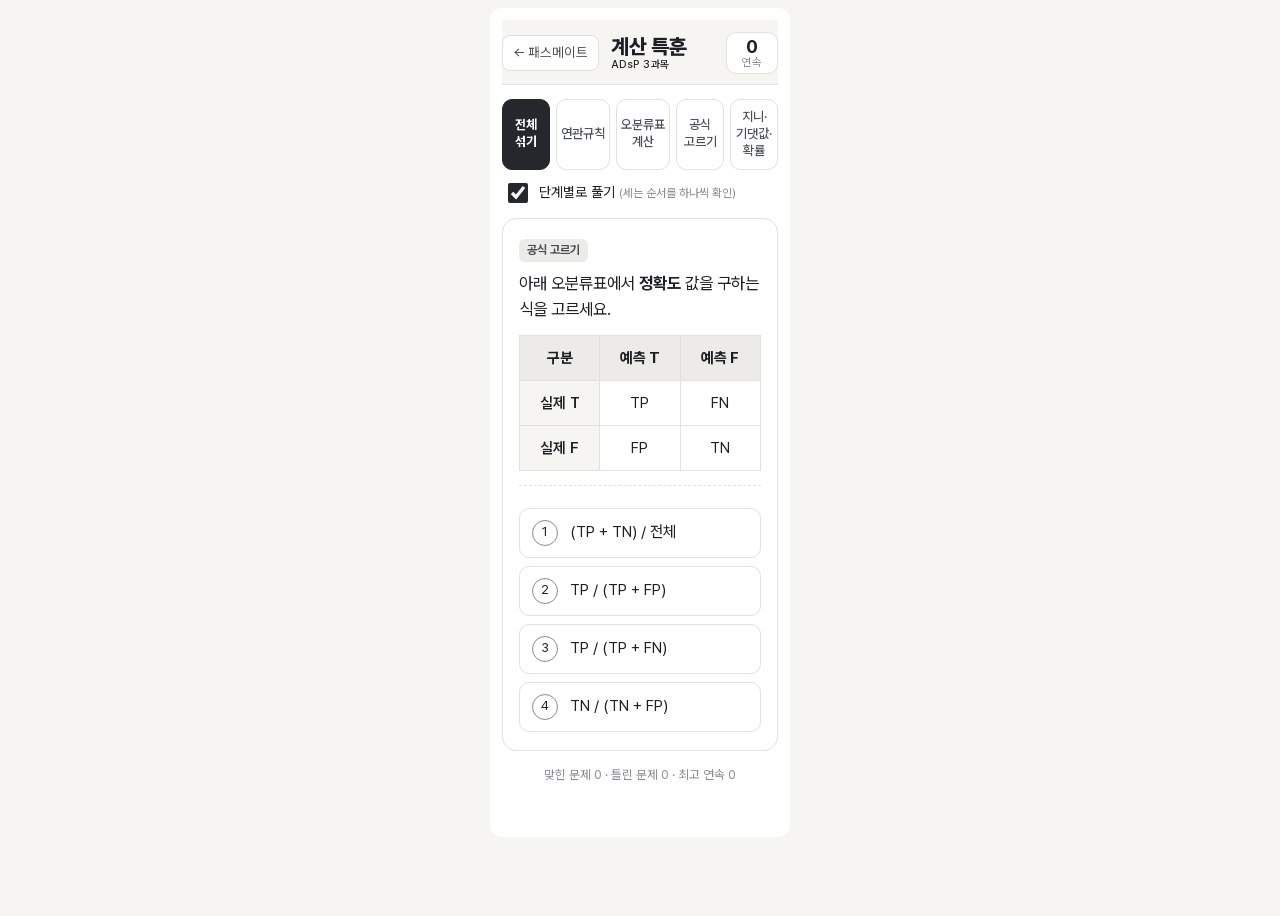
==== commit 166d5753: "Add files via upload" ====
--- a/calc.html
+++ b/calc.html
@@ -11,6 +11,10 @@
 </head>
 <body class="pm-study">
 <main class="app calc" id="c"></main>
-<script src="js/calc.js"></script>
+<script>
+/* ?c=ar 이면 건축기사 계산 특훈, 아니면 ADsP 계산 특훈 (HAE) */
+(function(){var ar=/[?&]c=ar\b/.test(location.search);document.title=ar?'패스메이트 · 건축기사 계산 특훈':'패스메이트 · ADsP 계산 특훈';
+var sc=document.createElement('script');sc.src=ar?'js/calc-ar.js':'js/calc.js';document.body.appendChild(sc);})();
+</script>
 </body>
 </html>
--- a/css/engine.css
+++ b/css/engine.css
@@ -747,3 +747,101 @@
 /* ADsP 홈: 계산 특훈 바로가기 - HAE */
 .pm-study .calcgo{display:grid;grid-template-columns:1fr auto;grid-template-rows:auto auto;column-gap:10px;align-items:center;margin-top:10px;background:var(--accent);color:var(--on-accent);border-radius:14px;padding:13px 16px;text-decoration:none}
 .pm-study .calcgo b{font-size:16px}.pm-study .calcgo span{grid-row:2;font-size:12.5px;opacity:.85}.pm-study .calcgo i{grid-row:1/3;grid-column:2;font-style:normal;font-size:20px}
+/* 가답안 (파랑) · 가답안 펜 */
+.pm-study .penbtn{border:1.5px solid #2F6FD6;color:#2F6FD6;background:#fff;border-radius:999px;padding:4px 11px;font:inherit;font-size:12.5px;font-weight:700;white-space:nowrap;cursor:pointer;touch-action:manipulation;margin-top:4px}
+.pm-study .penbtn.on{background:#2F6FD6;color:#fff;box-shadow:0 0 0 3px rgba(47,111,214,.22)}
+.pm-study .pp-q li button.tn .m{color:#fff;background:#2F6FD6;border-radius:50%;width:1.25em;height:1.25em;display:inline-grid;place-items:center;font-size:.85em;margin-top:.2em}
+.pm-study .pp-q li button.on.tn .m{background:#1C1F24}
+.pm-study .pr button.tn{color:#fff;background:#2F6FD6;border-radius:50%}
+.pm-study .pr button.on.tn{background:#222}
+.pm-study .pp-q li button,.pm-study .pr button{-webkit-touch-callout:none;-webkit-user-select:none;user-select:none}
+.pm-study .pp-tip{font-size:11.5px;color:#6B6862;margin:-2px 0 6px;display:flex;align-items:center;gap:5px}
+.pm-study .pp-tip i{width:11px;height:11px;border-radius:50%;background:#2F6FD6;flex:none}
+
+/* ===== 용어 사전 (HAE) ===== */
+.pm-study .gterm{all:unset;cursor:pointer;color:inherit;border-bottom:1.5px dotted var(--ink3);text-decoration:none;border-radius:2px}
+.pm-study .gterm:hover{background:var(--accent-soft)}
+.pm-study .gterm:focus-visible,.pm-study .gchip:focus-visible{outline:2px solid var(--accent);outline-offset:2px}
+.pm-study .gcard{display:flex;flex-direction:column;gap:6px;text-align:left}
+.pm-study .gcard .gh{display:flex;flex-wrap:wrap;align-items:baseline;gap:6px 8px}
+.pm-study .gcard .gh b{font-size:17px;color:var(--ink)}
+.pm-study .gcard .gen{font-size:12.5px;color:var(--ink3)}
+.pm-study .gcard .gh .chip{margin-left:auto}
+.pm-study .gcard .gd{margin:0;font-size:14.5px;line-height:1.6;color:var(--ink);word-break:keep-all;overflow-wrap:anywhere}
+.pm-study .gcard .gx{margin:0;font-size:13.5px;line-height:1.5;background:var(--bg);border-radius:8px;padding:8px 10px;color:var(--ink2);word-break:keep-all}
+.pm-study .gcard .gx b{display:block;font-size:11.5px;color:var(--accent);margin-bottom:2px}
+.pm-study .gcard .gk{margin:0;font-size:12px;color:var(--ink3)}
+.pm-study .gpop .gbtns{display:flex;flex-direction:column;gap:8px}
+.pm-study .gl{display:flex;flex-direction:column;gap:10px}
+.pm-study .glitem{background:var(--paper);border:1px solid var(--line);border-radius:14px;padding:14px 16px;display:flex;flex-direction:column;gap:10px}
+.pm-study .glact{display:flex;flex-wrap:wrap;gap:6px}
+.pm-study .glact .iconbtn.on{border-color:var(--accent);color:var(--ink);font-weight:700}
+.pm-study .gltools{display:flex;gap:6px;flex-wrap:wrap}
+.pm-study .glflip{all:unset;box-sizing:border-box;display:flex;flex-direction:column;justify-content:center;align-items:center;gap:8px;width:100%;min-height:220px;background:var(--paper);border:1px solid var(--line);border-radius:16px;padding:22px 18px;cursor:pointer;text-align:center}
+.pm-study .glflip>b{font-size:24px;color:var(--ink)}
+.pm-study .glflip.on{align-items:stretch}
+.pm-study .glbtns{display:grid;grid-template-columns:1fr 1fr;gap:8px;margin:10px 0 8px}
+.pm-study .sgl{display:flex;flex-wrap:wrap;align-items:center;gap:6px;margin-top:10px;padding-top:10px;border-top:1px dashed var(--line)}
+.pm-study .sgl b{font-size:12px;color:var(--accent);margin-right:2px}
+.pm-study .gchip{border:1px solid var(--line);background:var(--bg);color:var(--ink2);border-radius:999px;padding:4px 10px;font:inherit;font-size:12.5px;cursor:pointer}
+.pm-study button.calcgo{border:0;width:100%;text-align:left;font:inherit;cursor:pointer}
+.pm-study .glgo{background:var(--paper);color:var(--ink);border:1px solid var(--line)}
+.pm-study button.glgo{border:1px solid var(--line)}
+/* 2026-11-11 (HAE): 헤더 왼쪽 버튼 한 줄 · 답안지 안내 · 안 푼 문제 목록 */
+.pm-study .pp-l{display:grid;grid-template-columns:auto auto;justify-content:start;align-items:center;gap:6px}
+.pm-study .pp-l .pp-brand{grid-column:1/-1}
+.pm-study .pp-l .pp-sw,.pm-study .pp-l .pp-pen{height:30px;display:inline-flex;align-items:center}
+.pm-study .pp-tip{display:block;line-height:1.5}.pm-study .pp-tip i{display:inline-block;vertical-align:-1px;margin-right:5px}
+.pm-study .pp-q li button,.pm-study .pr button{-webkit-touch-callout:none;-webkit-user-select:none;user-select:none}
+.pm-study .leftbox .leftnums{display:flex;flex-wrap:wrap;gap:6px;max-height:160px;overflow:auto;margin:4px 0 2px}
+.pm-study .leftnums button{min-width:40px;padding:6px 8px;border:1px solid var(--line);border-radius:8px;background:var(--paper);font-family:var(--f-mono);font-size:13.5px;color:var(--ink)}
+.pm-study .leftnums button.tn{border-color:#2F6FD6;color:#2F6FD6;font-weight:700}
+
+/* 20시간 합격 코스 */
+.pm-study .p20card{width:100%;text-align:left;border:0;border-radius:14px;padding:16px;background:#1C1F24;color:#F6F5F2;display:flex;flex-direction:column;gap:8px;cursor:pointer;font:inherit}
+.pm-study .p20-h{display:flex;justify-content:space-between;align-items:baseline;gap:8px}.pm-study .p20-h b{font-size:18px;font-weight:800;letter-spacing:-.01em}.pm-study .p20-h span{font-size:13px;opacity:.8}
+.pm-study .p20-bar{height:8px;border-radius:99px;background:rgba(255,255,255,.18);overflow:hidden}.pm-study .p20-bar i{display:block;height:100%;background:#FFE36E;border-radius:99px}
+.pm-study .p20-bar.big{background:var(--accent-soft);height:10px}.pm-study .p20-bar.big i{background:var(--ok)}
+.pm-study .p20-next{font-size:14.5px;font-weight:700}.pm-study .p20-sub{font-size:13px;opacity:.8}
+.pm-study .p20-cta{align-self:flex-end;font-size:13.5px;font-weight:700;background:#FFE36E;color:#3A3000;border-radius:99px;padding:5px 12px}
+.pm-study .p20card .pred{background:rgba(255,255,255,.07);border-radius:10px;padding:8px 10px}
+.pm-study .p20card .pr-bar{background:rgba(255,255,255,.16)}.pm-study .p20card .pr-bar i{background:#F6F5F2}.pm-study .p20card .pr-row.f .pr-bar i{background:#F38B6F}
+.pm-study .pred{display:flex;flex-direction:column;gap:7px;margin-top:4px}
+.pm-study .pr-row{display:grid;grid-template-columns:minmax(92px,30%) minmax(0,1fr) 52px;align-items:center;gap:10px;font-size:13.5px}
+.pm-study .pr-l small{opacity:.7;font-size:11.5px;display:block;line-height:1.2}
+.pm-study .pr-bar{position:relative;height:10px;border-radius:99px;background:var(--accent-soft)}
+.pm-study .pr-bar i{display:block;height:100%;border-radius:99px;background:var(--ok)}
+.pm-study .pr-row.f .pr-bar i{background:var(--bad)}
+.pm-study .pr-bar em{position:absolute;top:-3px;bottom:-3px;width:2px;background:var(--bad);border-radius:1px}
+.pm-study .pr-bar u{position:absolute;top:-3px;bottom:-3px;width:0;border-left:2px dashed currentColor;opacity:.45}
+.pm-study .pr-row b{text-align:right;font-size:15px}.pm-study .pr-row b small{font-size:11px;opacity:.7}
+.pm-study .pr-sum{display:flex;justify-content:space-between;gap:8px;flex-wrap:wrap;font-size:14px;padding-top:4px}
+.pm-study .pr-sum .ok{color:var(--ok);font-weight:800}.pm-study .pr-sum .bad{color:var(--bad);font-weight:800}
+.pm-study .p20card .pr-sum .ok{color:#7BE0B0}.pm-study .p20card .pr-sum .bad{color:#FFB39E}
+.pm-study .pred.sm .pr-row{font-size:12.5px;grid-template-columns:76px minmax(0,1fr) 44px}.pm-study .pred.sm .pr-l small{display:none}
+.pm-study .p20top b{font-size:16px}
+.pm-study .p20list{list-style:none;margin:0;padding:0;display:flex;flex-direction:column;gap:8px}
+.pm-study .p20st{background:var(--paper);border:1px solid var(--line);border-radius:var(--r);overflow:hidden}
+.pm-study .p20st.cur{border-color:var(--ink);box-shadow:inset 0 0 0 1px var(--ink)}
+.pm-study .p20st.done .dot{background:var(--ok);border-color:var(--ok);color:#fff}
+.pm-study .p20-head{width:100%;display:grid;grid-template-columns:32px minmax(0,1fr) auto;gap:12px;align-items:center;padding:13px 14px;border:0;background:none;text-align:left;font:inherit;color:inherit;cursor:pointer;min-height:64px}
+.pm-study .p20-head .dot{width:30px;height:30px;border-radius:50%;border:1.5px solid var(--line);display:grid;place-items:center;font-weight:800;font-size:14px}
+.pm-study .p20st.cur .p20-head .dot{border-color:var(--ink)}
+.pm-study .p20-t{display:flex;flex-direction:column;gap:2px;min-width:0}.pm-study .p20-t b{font-size:15px;line-height:1.35;word-break:keep-all}.pm-study .p20-t small{font-size:12.5px;color:var(--ink3)}
+.pm-study .p20-body{padding:0 14px 14px;display:flex;flex-direction:column;gap:10px}
+.pm-study .p20-desc{margin:0;font-size:14px;line-height:1.6;color:var(--ink2);word-break:keep-all}
+.pm-study .p20steps{display:grid;grid-template-columns:repeat(3,minmax(0,1fr));gap:6px}
+.pm-study .p20steps div{background:var(--bg);border-radius:10px;padding:8px;display:flex;flex-direction:column;gap:2px;align-items:flex-start}
+.pm-study .p20steps span{width:20px;height:20px;border-radius:50%;background:var(--accent-soft);display:grid;place-items:center;font-size:11.5px;font-weight:800}
+.pm-study .p20steps .ok span{background:var(--ok);color:#fff}
+.pm-study .p20steps b{font-size:13px}.pm-study .p20steps small{font-size:11.5px;color:var(--ink3);line-height:1.3}
+.pm-study .p20res{display:flex;flex-direction:column;gap:6px;border-color:var(--ink)}.pm-study .p20res span{font-size:14.5px;line-height:1.5}
+.pm-study .p20weak{display:flex;align-items:center;gap:10px;flex-wrap:wrap;margin-top:2px}.pm-study .p20weak>span{font-size:13.5px;font-weight:700;white-space:nowrap}
+.pm-study .p20weak .seg{flex:1 1 220px;display:flex;background:var(--paper);border:1px solid var(--line);border-radius:10px;padding:3px;gap:3px}
+.pm-study .p20weak .seg button{flex:1 1 0;min-width:0;border:0;background:none;border-radius:8px;padding:8px 4px;font:inherit;font-size:13px;font-weight:600;color:var(--ink2);cursor:pointer;white-space:nowrap}
+.pm-study .p20weak .seg button.on{background:var(--bad);color:#fff}
+.pm-study .p20st .chip{background:var(--accent-soft);color:var(--accent)}
+.pm-study .p20btns .btn{flex:1 1 0;min-width:0}
+.pm-study .p20skip{margin-top:10px;font-size:13.5px}.pm-study .p20skip summary{cursor:pointer;color:var(--ink3);padding:6px 0}
+.pm-study .p20-head>span:last-child:empty{display:none}
+.pm-study @media (max-width:420px){.p20steps small{display:none}.pm-study .p20btns .btn{padding-left:6px;padding-right:6px;font-size:13.5px}}
